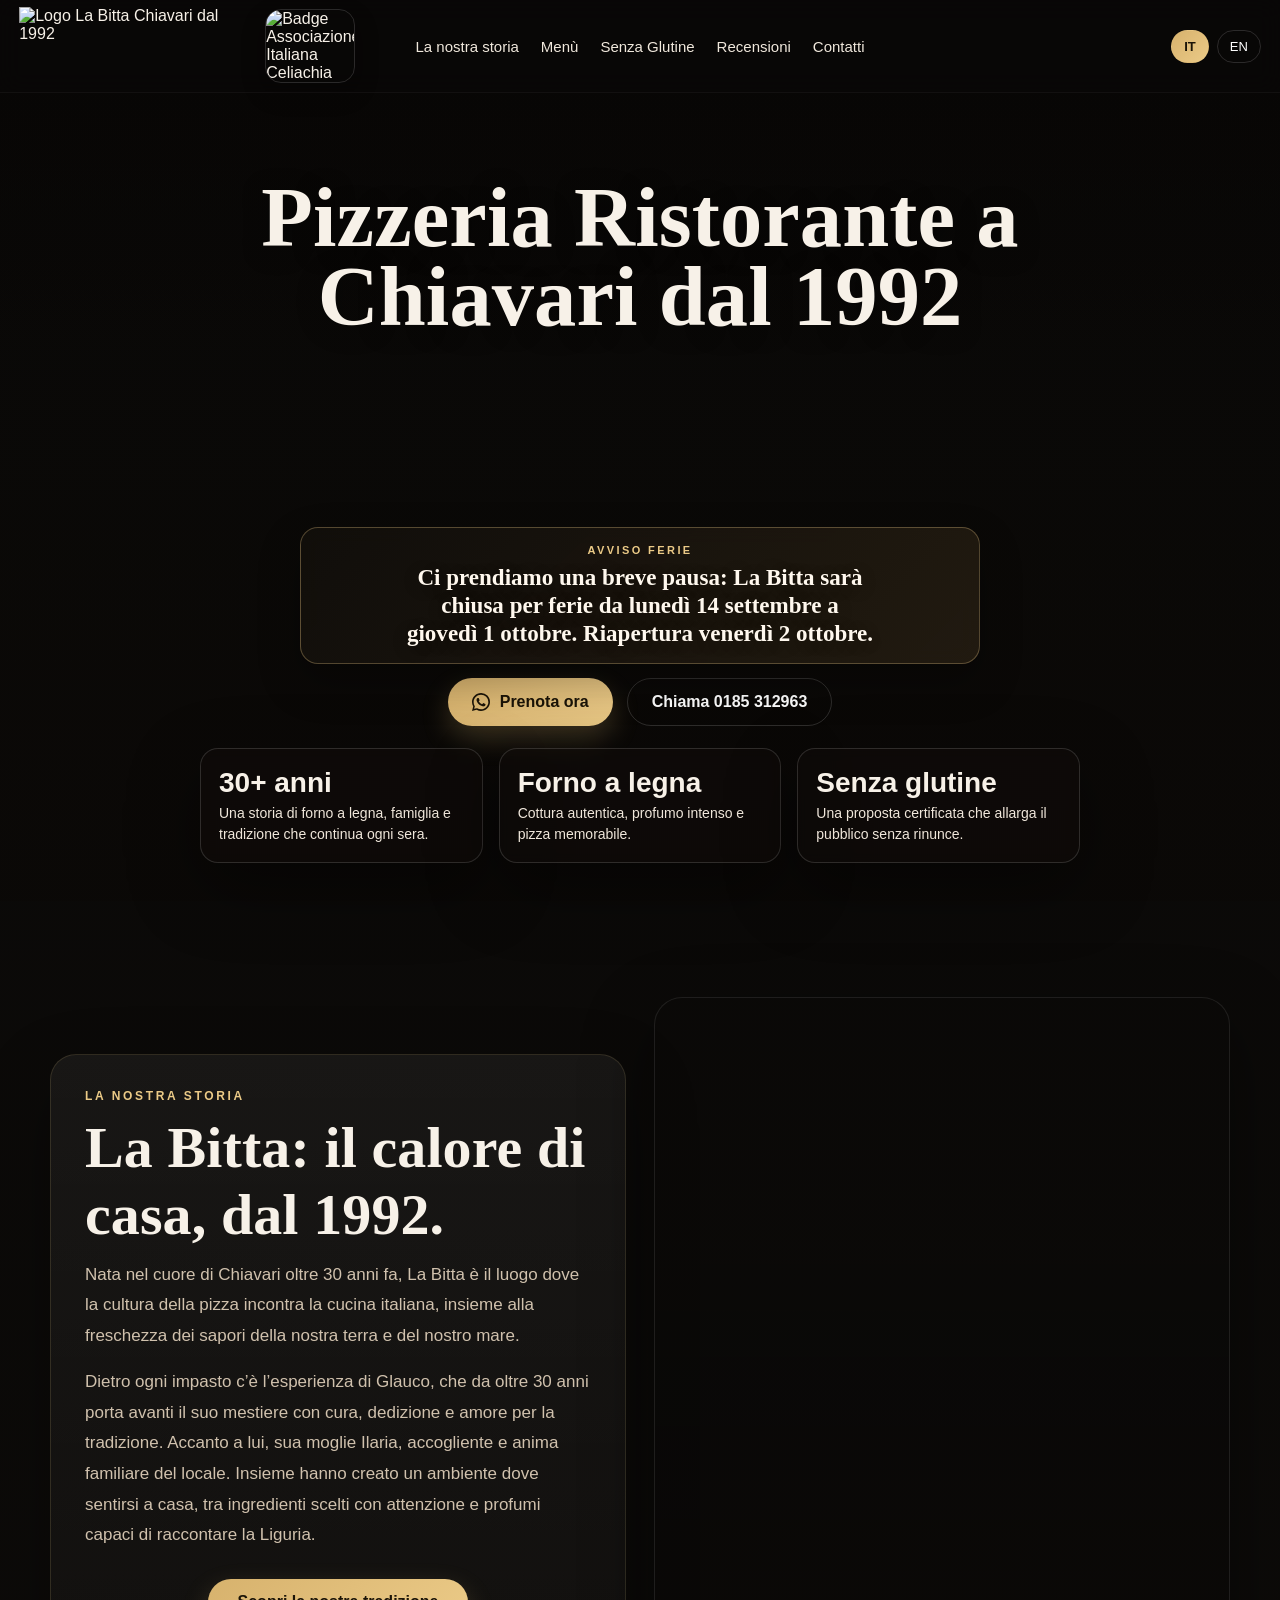
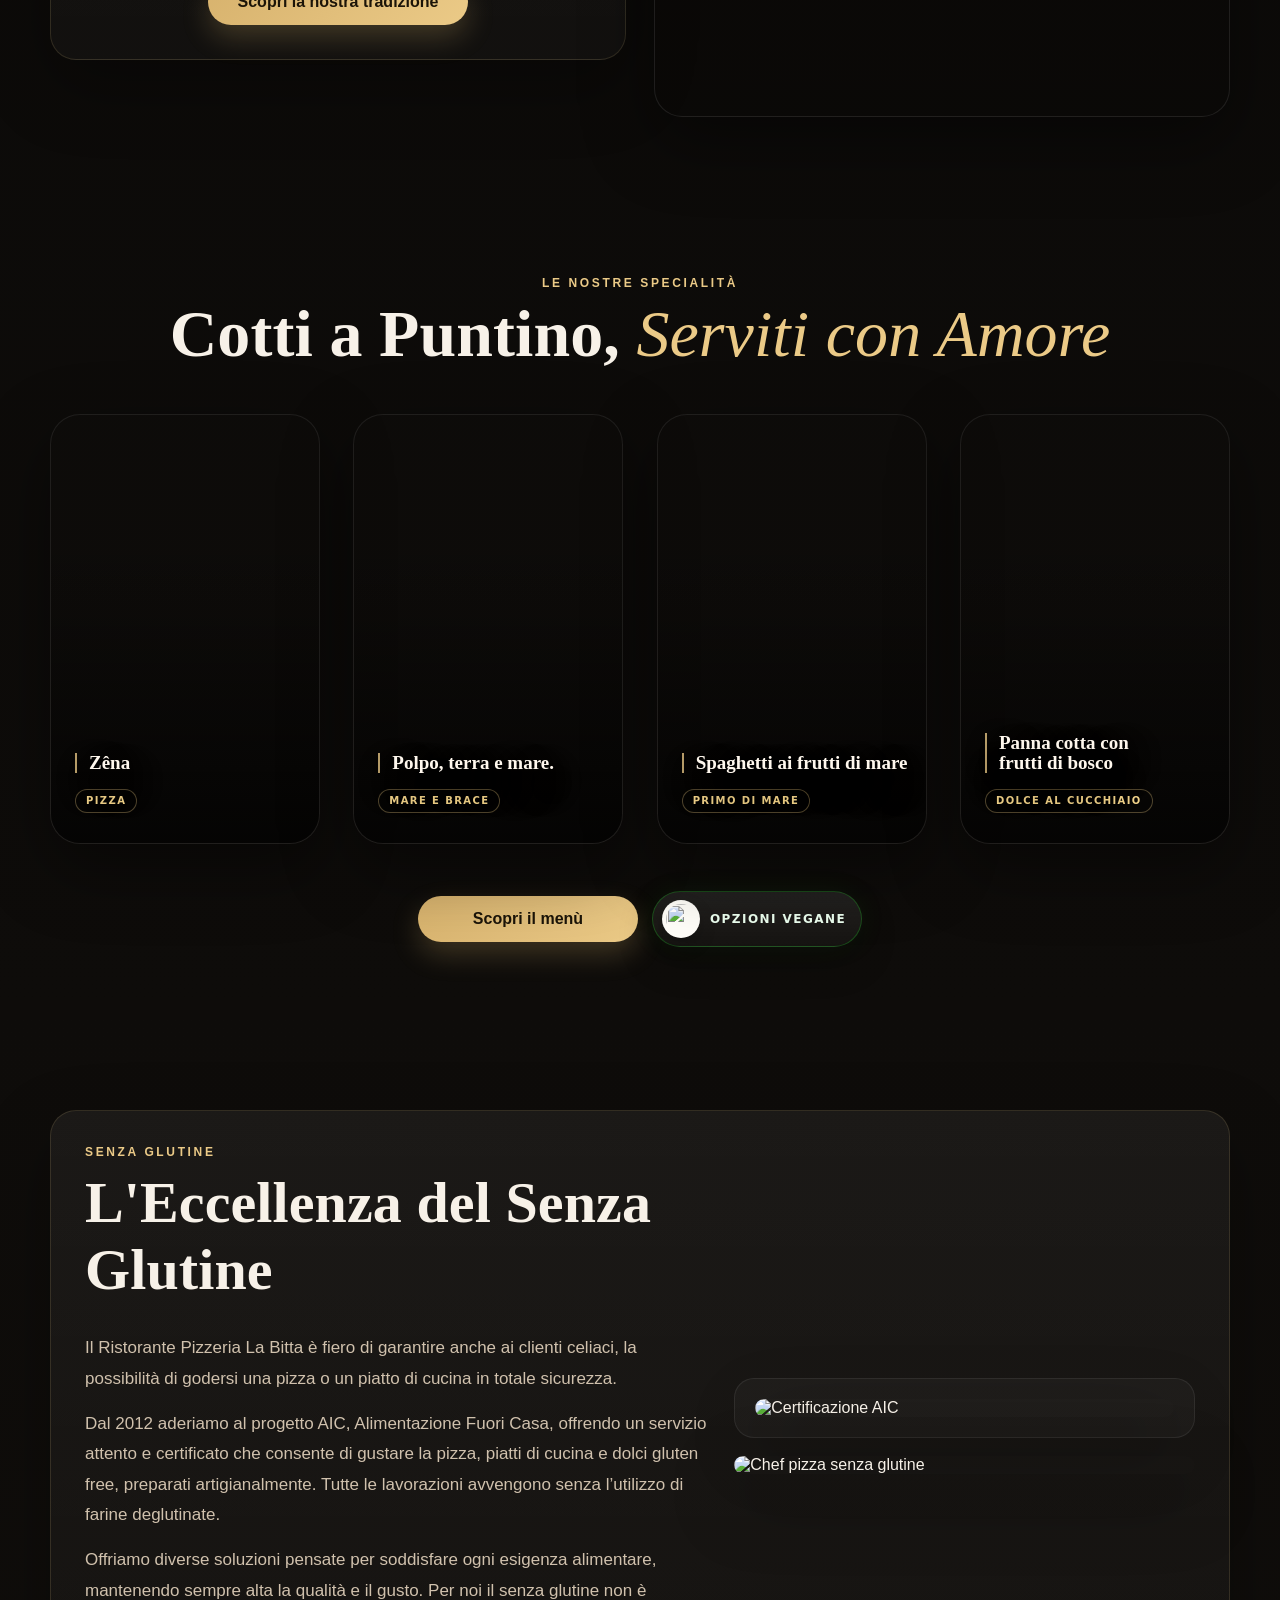
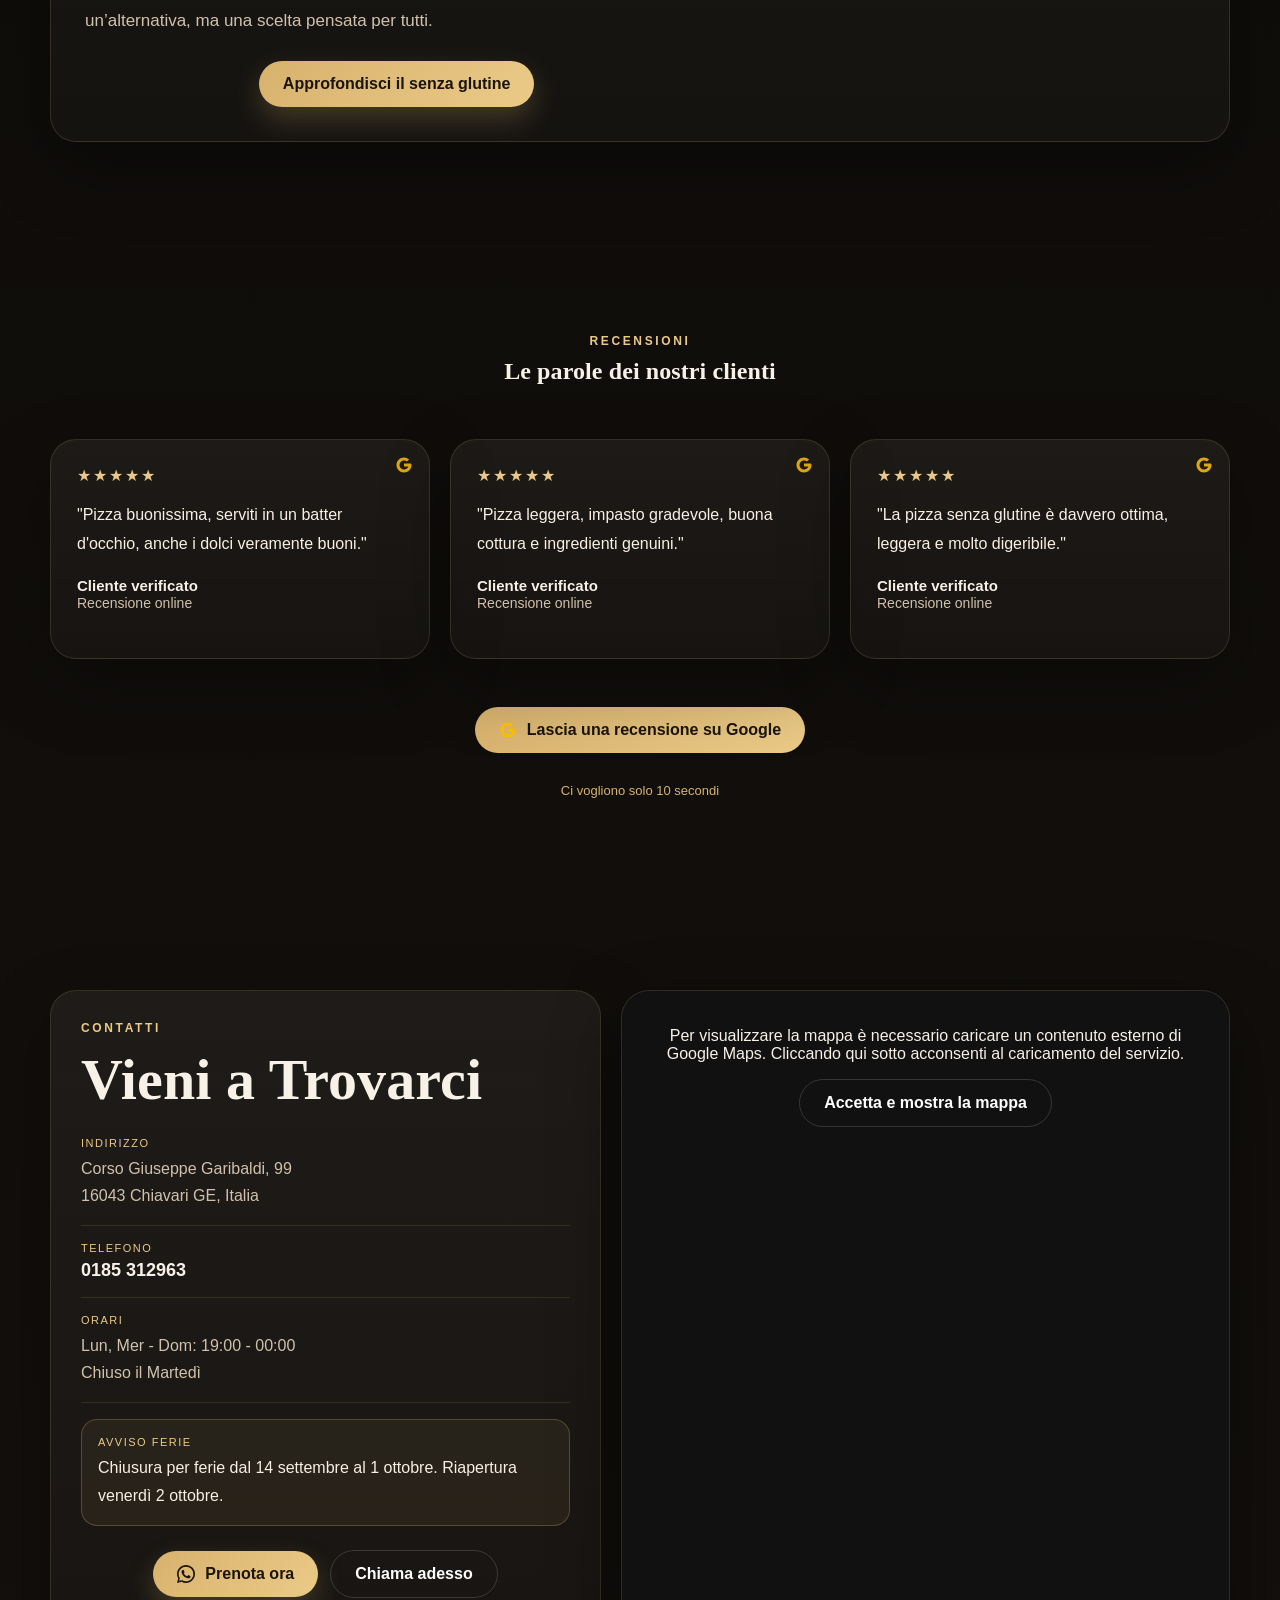
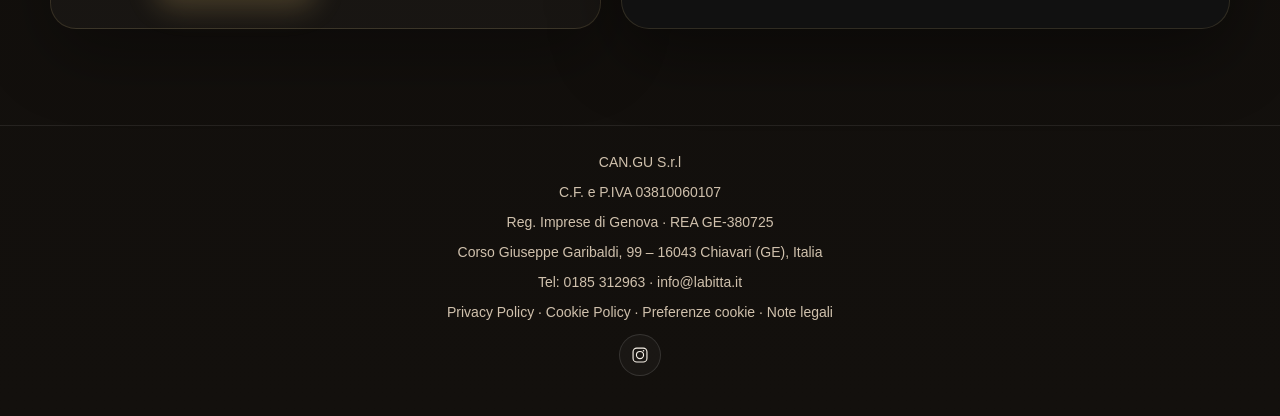
==== index.html @ a71dae54 "Add files via upload" ====
<!DOCTYPE html>
<html lang="it" class="notranslate" translate="no">
<head>
  <meta charset="UTF-8" />
  <meta name="viewport" content="width=device-width, initial-scale=1.0" />
  <meta name="google" content="notranslate" />
  <title>Pizzeria Ristorante a Chiavari dal 1992 | La Bitta</title>
  <meta name="description" content="Pizzeria e ristorante a Chiavari dal 1992: pizza in forno a legna, cucina di mare, opzioni senza glutine certificate AIC e prenotazioni via WhatsApp." />
  <meta name="robots" content="index,follow,max-image-preview:large" />
  <meta name="theme-color" content="#0f0d0b" />
  <link rel="canonical" href="https://labitta.it/" />
  <link rel="preconnect" href="https://images.unsplash.com" crossorigin />
  <meta property="og:locale" content="it_IT" />
  <meta property="og:type" content="website" />
  <meta property="og:site_name" content="La Bitta Chiavari" />
  <meta property="og:title" content="Pizzeria Ristorante a Chiavari dal 1992 | La Bitta" />
  <meta property="og:description" content="Pizza in forno a legna, cucina di mare e opzioni senza glutine certificate AIC nel cuore di Chiavari." />
  <meta property="og:url" content="https://labitta.it/" />
  <meta property="og:image" content="https://labitta.it/menu-zena-focus.jpg" />
  <meta property="og:image:alt" content="La Bitta Chiavari" />
  <meta name="twitter:card" content="summary_large_image" />
  <meta name="twitter:title" content="Pizzeria Ristorante a Chiavari dal 1992 | La Bitta" />
  <meta name="twitter:description" content="Pizza in forno a legna, cucina di mare e opzioni senza glutine certificate AIC nel cuore di Chiavari." />
  <meta name="twitter:image" content="https://labitta.it/menu-zena-focus.jpg" />
  <script type="application/ld+json">
{
  "@context": "https://schema.org",
  "@type": "Restaurant",
  "@id": "https://labitta.it/#restaurant",
  "name": "La Bitta",
  "url": "https://labitta.it/",
  "image": [
    "https://labitta.it/menu-zena-focus.jpg",
    "https://labitta.it/menu-polpo.jpg",
    "https://labitta.it/logo-cover.png"
  ],
  "logo": "https://labitta.it/logo-cover.png",
  "description": "Pizzeria e ristorante a Chiavari dal 1992 con pizza in forno a legna, cucina di mare e opzioni senza glutine certificate AIC.",
  "telephone": "+39 0185 312963",
  "email": "info@labitta.it",
  "priceRange": "EUR 10-18",
  "servesCuisine": ["Pizza", "Italian", "Ligurian", "Seafood", "Gluten Free"],
  "acceptsReservations": "True",
  "hasMenu": "https://labitta.it/menu.html",
  "address": {
    "@type": "PostalAddress",
    "streetAddress": "Corso Giuseppe Garibaldi, 99",
    "addressLocality": "Chiavari",
    "addressRegion": "GE",
    "postalCode": "16043",
    "addressCountry": "IT"
  },
  "geo": {
    "@type": "GeoCoordinates",
    "latitude": 44.3135825,
    "longitude": 9.3253052
  },
  "openingHoursSpecification": [
    {"@type": "OpeningHoursSpecification", "dayOfWeek": "Monday", "opens": "19:00", "closes": "00:00"},
    {"@type": "OpeningHoursSpecification", "dayOfWeek": "Wednesday", "opens": "19:00", "closes": "00:00"},
    {"@type": "OpeningHoursSpecification", "dayOfWeek": "Thursday", "opens": "19:00", "closes": "00:00"},
    {"@type": "OpeningHoursSpecification", "dayOfWeek": "Friday", "opens": "19:00", "closes": "00:00"},
    {"@type": "OpeningHoursSpecification", "dayOfWeek": "Saturday", "opens": "19:00", "closes": "00:00"},
    {"@type": "OpeningHoursSpecification", "dayOfWeek": "Sunday", "opens": "19:00", "closes": "00:00"}
  ],
  "sameAs": [
    "https://www.instagram.com/labittachiavari/"
  ]
}
</script>

  <link rel="stylesheet" href="site.css?v=20260508-mobilefix1" />
</head>
<body>
<div class="topbar">
  <div class="container nav">
    <a href="index.html" class="brand" aria-label="La Bitta">
      <img class="brand-main" src="logo-cover.png" alt="Logo La Bitta Chiavari dal 1992" width="1200" height="401">
      <img class="brand-badge" src="aic-badge.jpg" alt="Badge Associazione Italiana Celiachia">
    </a>

    <div class="nav-links">
      <a href="storia.html" data-key="nav_story">La nostra storia</a>
      <a href="menu.html" data-key="nav_menu">Menù</a>
      <a href="senza-glutine.html" data-key="nav_gluten">Senza Glutine</a>
      <a href="recensioni.html" data-key="nav_reviews">Recensioni</a>
      <a href="contatti.html" data-key="nav_contacts">Contatti</a>
    </div>

    <div class="nav-right">
      <div class="lang-switcher notranslate" translate="no">
        <button class="lang-btn active notranslate" id="btn-it" onclick="setLanguage('it')" translate="no" lang="it">IT</button>
        <button class="lang-btn notranslate" id="btn-en" onclick="setLanguage('en')" translate="no" lang="en">EN</button>
      </div>
    </div>

    <button class="mobile-menu-toggle" type="button" onclick="toggleMobileMenu()" aria-label="Apri menù">
      <svg xmlns="http://www.w3.org/2000/svg" width="22" height="22" fill="currentColor" viewBox="0 0 24 24"><path d="M4 6h16v2H4zm0 5h16v2H4zm0 5h16v2H4z"/></svg>
    </button>
  </div>
</div>

<div class="mobile-menu-panel" id="mobileMenuPanel">
  <a href="storia.html" onclick="closeMobileMenu()" data-key="nav_story">La nostra storia</a>
  <a href="menu.html" onclick="closeMobileMenu()" data-key="nav_menu">Menù</a>
  <a href="senza-glutine.html" onclick="closeMobileMenu()" data-key="nav_gluten">Senza Glutine</a>
  <a href="recensioni.html" onclick="closeMobileMenu()" data-key="nav_reviews">Recensioni</a>
  <a href="contatti.html" onclick="closeMobileMenu()" data-key="nav_contacts">Contatti</a>
</div>
<section class="hero" id="top">
  <div class="container hero-grid">
    <div class="hero-text">
      <img class="hero-photo-mobile" src="hero-bitta-mobile-portrait.png" alt="Glauco e Ilaria davanti al ristorante La Bitta" width="941" height="1672" loading="eager" decoding="async">
      <h1 data-key="hero_title">Pizzeria Ristorante a Chiavari dal 1992</h1>
      <p data-key="hero_text">Pizza in forno a legna, cucina di mare, opzioni senza glutine certificate AIC e l'accoglienza di casa nel cuore di Chiavari.</p>

      <aside class="holiday-notice holiday-notice-hero" aria-label="Avviso ferie">
        <small data-key="holiday_label">Avviso ferie</small>
        <p data-key="holiday_hero_text">Ci prendiamo una breve pausa: La Bitta sarà chiusa per ferie da lunedì 14 settembre a giovedì 1 ottobre. Riapertura venerdì 2 ottobre.</p>
      </aside>

      <div class="hero-actions">
        <button class="cta" onclick="openModal()">
          <svg class="btn-wa-icon" xmlns="http://www.w3.org/2000/svg" viewBox="0 0 24 24" fill="currentColor" aria-hidden="true"><path d="M20.52 3.48A11.8 11.8 0 0012.01 0C5.38 0 .01 5.37 0 12c0 2.11.55 4.17 1.6 6L0 24l6.18-1.6A11.94 11.94 0 0012.01 24C18.64 24 24 18.63 24 12c0-3.2-1.25-6.2-3.48-8.52zM12.01 21.8c-1.8 0-3.57-.48-5.12-1.39l-.37-.22-3.67.95.98-3.58-.24-.37A9.77 9.77 0 012.2 12c0-5.4 4.4-9.8 9.8-9.8 2.62 0 5.08 1.02 6.93 2.87A9.72 9.72 0 0121.8 12c0 5.4-4.4 9.8-9.79 9.8zm5.39-7.34c-.29-.15-1.72-.85-1.99-.94-.27-.1-.47-.15-.67.15-.2.29-.77.94-.95 1.14-.17.2-.35.22-.64.07-.29-.15-1.24-.46-2.36-1.46-.87-.77-1.46-1.72-1.63-2.01-.17-.29-.02-.44.13-.59.13-.13.29-.35.44-.52.15-.17.2-.29.3-.49.1-.2.05-.37-.02-.52-.07-.15-.67-1.6-.92-2.2-.24-.58-.49-.5-.67-.51h-.57c-.2 0-.52.07-.79.37-.27.29-1.04 1.02-1.04 2.49 0 1.47 1.07 2.9 1.22 3.1.15.2 2.11 3.22 5.11 4.52.71.31 1.27.5 1.7.64.71.22 1.35.19 1.86.12.57-.08 1.72-.7 1.96-1.38.24-.68.24-1.26.17-1.38-.07-.12-.26-.2-.55-.35z"/></svg>
          <span data-key="book_now">Prenota ora</span>
        </button>

        <a class="btn-secondary" href="tel:0185312963">
          <span data-key="call_now">Chiama 0185 312963</span>
        </a>
      </div>

      <div class="proofs">
        <div class="proof"><strong data-key="proof_rating_value">30+ anni</strong><span data-key="proof_rating_text">Una storia di forno a legna, famiglia e tradizione che continua ogni sera.</span></div>
        <div class="proof"><strong data-key="proof_wood_value">Forno a legna</strong><span data-key="proof_wood_text">Cottura autentica, profumo intenso e pizza memorabile.</span></div>
        <div class="proof"><strong data-key="proof_gf_value">Senza glutine</strong><span data-key="proof_gf_text">Una proposta certificata che allarga il pubblico senza rinunce.</span></div>
      </div>
    </div>

  </div>
</section>

<section class="section">
  <div class="container story">
    <div class="story-panel">
      <div class="section-title">
        <span class="kicker" data-key="story_kicker">La nostra storia</span>
        <h2 data-key="story_title">La Bitta: il calore di casa, dal 1992.</h2>
        <p data-key="story_p1">Nata nel cuore di Chiavari oltre 30 anni fa, La Bitta è il luogo dove la cultura della pizza incontra la cucina italiana, insieme alla freschezza dei sapori della nostra terra e del nostro mare.</p>
        <p style="margin-top:16px;color:var(--muted);line-height:1.8;font-size:17px" data-key="story_p2">Dietro ogni impasto c’è l’esperienza di Glauco, che da oltre 30 anni porta avanti il suo mestiere con cura, dedizione e amore per la tradizione. Accanto a lui, sua moglie Ilaria, accogliente e anima familiare del locale. Insieme hanno creato un ambiente dove sentirsi a casa, tra ingredienti scelti con attenzione e profumi capaci di raccontare la Liguria.</p>
      </div>

      <div class="section-actions story-home-action">
        <a class="cta" href="storia.html" data-key="home_story_cta">Scopri la nostra tradizione</a>
      </div>
    </div>

    <div class="story-image" aria-label="Glauco e Ilaria della Bitta"></div>
  </div>
</section>
<section class="section" id="menu-home">
  <div class="container menu-page-shell">
    <div class="section-title menu-heading-wrap" style="text-align:center;max-width:980px;margin:0 auto 18px;">
      <span class="kicker" style="font-size:14px;letter-spacing:3px;" data-key="menu_kicker">Le nostre specialità</span>
      <h2 style="font-size:clamp(42px,5.5vw,74px);margin-bottom:14px;">
        <span data-key="menu_title_a">Cotti a Puntino,</span>
        <span style="color:var(--gold2);font-style:italic;font-weight:500;" data-key="menu_title_b">Serviti con Amore</span>
      </h2>
    </div>
    <div class="menu-showcase" id="menuShowcase">
  <article class="showcase-card menu-card-zena active" data-slide="0" style="background-image:url('menu-zena-focus.jpg')">
    <div class="showcase-overlay">
      <div class="showcase-top">
        <h3 class="showcase-title" data-key="menu_card1_title">Zêna</h3>
        <div class="desktop-card-note" data-key="menu_card1_note">Pizza</div>
      </div>
      <div class="showcase-line"></div>
      <p class="showcase-text" data-key="menu_card1_text">Pomodoro, mozzarella stracciatella, pesto, basilico.</p>
      <div class="showcase-tags">
        <span data-key="menu_card1_tag1">Forno a legna</span>
        <span data-key="menu_card1_tag2">Molto richiesta</span>
      </div>
    </div>
    <div class="desktop-card-full-title" data-key="menu_card1_title">Zêna</div>
  </article>

  <article class="showcase-card menu-card-seafood" data-slide="1" style="background-image:url('menu-polpo.jpg')">
    <div class="showcase-overlay">
      <div class="showcase-top">
        <h3 class="showcase-title" data-key="menu_card2_title">Polpo, terra e mare.</h3>
        <div class="desktop-card-note" data-key="menu_card2_note">Mare e brace</div>
      </div>
      <div class="showcase-line"></div>
      <p class="showcase-text" data-key="menu_card2_text">Tentacolo di polipo alla griglia su una crema di ceci, finito con olio EVO ed erbette fresche.</p>
      <div class="showcase-tags">
        <span data-key="menu_card2_tag1">Pesce fresco</span>
        <span data-key="menu_card2_tag2">Specialità</span>
      </div>
    </div>
    <div class="desktop-card-full-title" data-key="menu_card2_title">Polpo, terra e mare.</div>
  </article>

  <article class="showcase-card menu-card-pasta" data-slide="2" style="background-image:url('menu-spaghetti-mare.jpg')">
    <div class="showcase-overlay">
      <div class="showcase-top">
        <h3 class="showcase-title" data-key="menu_card3_title">Spaghetti ai frutti di mare</h3>
        <div class="desktop-card-note" data-key="menu_card3_note">Primo di mare</div>
        <div class="showcase-price" data-key="menu_card3_label">Cucina</div>
      </div>
      <div class="showcase-line"></div>
      <p class="showcase-text" data-key="menu_card3_text">Pasta, crostacei e frutti di mare in un piatto ricco e profumato.</p>
      <div class="showcase-tags">
        <span data-key="menu_card3_tag1">Mare ligure</span>
        <span data-key="menu_card3_tag2">Cucina</span>
      </div>
    </div>
    <div class="desktop-card-full-title" data-key="menu_card3_title">Spaghetti ai frutti di mare</div>
  </article>

  <article class="showcase-card menu-card-dessert" data-slide="3" style="background-image:url('menu-dessert-frutti-rossi.jpg')">
    <div class="showcase-overlay">
      <div class="showcase-top">
        <h3 class="showcase-title" data-key="menu_card4_title">Panna cotta con frutti di bosco</h3>
        <div class="desktop-card-note" data-key="menu_card4_note">Dolce al cucchiaio</div>
        <div class="showcase-price" data-key="menu_card4_label">Dolci</div>
      </div>
      <div class="showcase-line"></div>
      <p class="showcase-text" data-key="menu_card4_text">Una chiusura fresca e delicata, con frutti rossi e crema vellutata.</p>
      <div class="showcase-tags">
        <span data-key="menu_card4_tag1">Fatto in casa</span>
        <span data-key="menu_card4_tag2">Dessert</span>
      </div>
    </div>
    <div class="desktop-card-full-title" data-key="menu_card4_title">Panna cotta con frutti di bosco</div>
  </article>
  <div class="menu-slider-controls">
    <button class="menu-slider-btn" type="button" onclick="prevMenuSlide()" aria-label="Precedente">‹</button>
    <button class="menu-slider-btn" type="button" onclick="nextMenuSlide()" aria-label="Successivo">›</button>
  </div>
</div>
    <div class="section-actions menu-home-cta" style="justify-content:center;">
      <a class="cta" href="menu.pdf" target="_blank" rel="noopener noreferrer" data-key="home_menu_cta">Scopri il menù</a>
      <div class="vegan-menu-badge">
        <img src="vegan-badge.png" alt="" loading="lazy" decoding="async">
        <span data-key="vegan_badge">Opzioni vegane</span>
      </div>
    </div>
  </div>
</section>

<section class="section">
  <div class="container">
    <div class="gluten-box">
      <div class="gluten-content">
        <div class="section-title gluten-title">
          <span class="kicker" data-key="gf_kicker">Senza Glutine</span>
          <h2 data-key="gf_title">L'Eccellenza del Senza Glutine</h2>
        </div>

        <div class="gluten-copy">
          <p data-key="gf_p1">Il Ristorante Pizzeria La Bitta è fiero di garantire anche ai clienti celiaci, la possibilità di godersi una pizza o un piatto di cucina in totale sicurezza.</p>
          <p data-key="gf_p2">Dal 2012 aderiamo al progetto AIC, Alimentazione Fuori Casa, offrendo un servizio attento e certificato che consente di gustare la pizza, piatti di cucina e dolci gluten free, preparati artigianalmente. Tutte le lavorazioni avvengono senza l’utilizzo di farine deglutinate.</p>
          <p data-key="gf_p3">Offriamo diverse soluzioni pensate per soddisfare ogni esigenza alimentare, mantenendo sempre alta la qualità e il gusto. Per noi il senza glutine non è un’alternativa, ma una scelta pensata per tutti.</p>
        </div>
        <div class="section-actions gluten-home-action">
          <a class="cta" href="senza-glutine.html" data-key="home_gluten_cta">Approfondisci il senza glutine</a>
        </div>
      </div>

      <div class="gluten-media">
        <div class="gluten-cert">
          <img src="IMG_0227.png" alt="Certificazione AIC" loading="lazy" decoding="async">
        </div>
        <img src="chef-gluten.jpg" alt="Chef pizza senza glutine" class="gluten-chef" loading="lazy" decoding="async">
      </div>
    </div>
  </div>
</section>
<section class="section">
  <div class="container reviews-shell">
    <div class="centered-title">
      <span class="kicker" data-key="rev_kicker">Recensioni</span>
      <h2 data-key="rev_title">Le parole dei nostri clienti</h2>
    </div>

    <div class="review-grid">
      <article class="review">
        <div class="review-g">
          <svg xmlns="http://www.w3.org/2000/svg" width="18" height="18" viewBox="0 0 48 48"><path fill="#FFC107" d="M43.6 20.5H42V20H24v8h11.3C33.6 32.7 29.2 36 24 36c-6.6 0-12-5.4-12-12s5.4-12 12-12c3 0 5.7 1.1 7.8 2.9l5.7-5.7C34.1 6.5 29.3 4 24 4 12.9 4 4 12.9 4 24s8.9 20 20 20 20-8.9 20-20c0-1.3-.1-2.3-.4-3.5z"/></svg>
        </div>
        <div class="stars">★★★★★</div>
        <p data-key="rev_1">"Pizza buonissima, serviti in un batter d'occhio, anche i dolci veramente buoni."</p>
        <strong data-key="rev_author">Cliente verificato</strong>
        <span data-key="rev_source">Recensione online</span>
      </article>

      <article class="review">
        <div class="review-g">
          <svg xmlns="http://www.w3.org/2000/svg" width="18" height="18" viewBox="0 0 48 48"><path fill="#FFC107" d="M43.6 20.5H42V20H24v8h11.3C33.6 32.7 29.2 36 24 36c-6.6 0-12-5.4-12-12s5.4-12 12-12c3 0 5.7 1.1 7.8 2.9l5.7-5.7C34.1 6.5 29.3 4 24 4 12.9 4 4 12.9 4 24s8.9 20 20 20 20-8.9 20-20c0-1.3-.1-2.3-.4-3.5z"/></svg>
        </div>
        <div class="stars">★★★★★</div>
        <p data-key="rev_2">"Pizza leggera, impasto gradevole, buona cottura e ingredienti genuini."</p>
        <strong data-key="rev_author">Cliente verificato</strong>
        <span data-key="rev_source">Recensione online</span>
      </article>

      <article class="review">
        <div class="review-g">
          <svg xmlns="http://www.w3.org/2000/svg" width="18" height="18" viewBox="0 0 48 48"><path fill="#FFC107" d="M43.6 20.5H42V20H24v8h11.3C33.6 32.7 29.2 36 24 36c-6.6 0-12-5.4-12-12s5.4-12 12-12c3 0 5.7 1.1 7.8 2.9l5.7-5.7C34.1 6.5 29.3 4 24 4 12.9 4 4 12.9 4 24s8.9 20 20 20 20-8.9 20-20c0-1.3-.1-2.3-.4-3.5z"/></svg>
        </div>
        <div class="stars">★★★★★</div>
        <p data-key="rev_3">"La pizza senza glutine è davvero ottima, leggera e molto digeribile."</p>
        <strong data-key="rev_author">Cliente verificato</strong>
        <span data-key="rev_source">Recensione online</span>
      </article>
    </div>

    <div class="review-page-actions">
      <a class="google-btn" href="https://www.google.com/maps/place/La+Bitta+Chiavari+dal+1992+Pizzeria+Ristorante/@44.3135825,9.3253052,17z/data=!4m8!3m7!1s0x12d4987db6169fcd:0x46919de3b18f9c0b!8m2!3d44.3135825!4d9.3253052!9m1!1b1!16s%2Fg%2F1x5cwml_?entry=ttu&amp;g_ep=EgoyMDI2MDQyOS4wIKXMDSoASAFQAw%3D%3D" target="_blank" rel="noopener noreferrer external">
        <svg xmlns="http://www.w3.org/2000/svg" width="18" height="18" viewBox="0 0 48 48"><path fill="#FFC107" d="M43.6 20.5H42V20H24v8h11.3C33.6 32.7 29.2 36 24 36c-6.6 0-12-5.4-12-12s5.4-12 12-12c3 0 5.7 1.1 7.8 2.9l5.7-5.7C34.1 6.5 29.3 4 24 4 12.9 4 4 12.9 4 24s8.9 20 20 20 20-8.9 20-20c0-1.3-.1-2.3-.4-3.5z"/></svg>
        <span data-key="google_btn">Lascia una recensione su Google</span>
      </a>
    </div>

    <div class="review-boost" data-key="review_boost">Ci vogliono solo 10 secondi</div>
  </div>
</section>

<section class="section" id="contatti-home">
  <div class="container contact-shell">
    <div class="contact-grid">
  <div class="contact-card">
    <div class="section-title" style="margin-bottom:0;">
      <span class="kicker" data-key="contact_kicker">Contatti</span>
      <h2 data-key="contact_title">Vieni a Trovarci</h2>
    </div>

    <div class="contact-list">
      <div class="contact-item">
        <small data-key="contact_address_label">Indirizzo</small>
        <p data-key="contact_address">Corso Giuseppe Garibaldi, 99<br>16043 Chiavari GE, Italia</p>
      </div>

      <div class="contact-item">
        <small data-key="contact_phone_label">Telefono</small>
        <a href="tel:0185312963"><strong>0185 312963</strong></a>
      </div>

      <div class="contact-item">
        <small data-key="contact_hours_label">Orari</small>
        <p data-key="contact_hours">Lun, Mer - Dom: 19:00 - 00:00<br>Chiuso il Martedì</p>
      </div>

      <div class="contact-item contact-holiday">
        <small data-key="holiday_label">Avviso ferie</small>
        <p data-key="holiday_contact_text">Chiusura per ferie dal 14 settembre al 1 ottobre. Riapertura venerdì 2 ottobre.</p>
      </div>
    </div>

    <div class="contact-quick-actions">
      <button class="cta" onclick="openModal()">
        <svg class="btn-wa-icon" xmlns="http://www.w3.org/2000/svg" viewBox="0 0 24 24" fill="currentColor" aria-hidden="true">
          <path d="M20.52 3.48A11.8 11.8 0 0012.01 0C5.38 0 .01 5.37 0 12c0 2.11.55 4.17 1.6 6L0 24l6.18-1.6A11.94 11.94 0 0012.01 24C18.64 24 24 18.63 24 12c0-3.2-1.25-6.2-3.48-8.52zM12.01 21.8c-1.8 0-3.57-.48-5.12-1.39l-.37-.22-3.67.95.98-3.58-.24-.37A9.77 9.77 0 012.2 12c0-5.4 4.4-9.8 9.8-9.8 2.62 0 5.08 1.02 6.93 2.87A9.72 9.72 0 0121.8 12c0 5.4-4.4 9.8-9.79 9.8zm5.39-7.34c-.29-.15-1.72-.85-1.99-.94-.27-.1-.47-.15-.67.15-.2.29-.77.94-.95 1.14-.17.2-.35.22-.64.07-.29-.15-1.24-.46-2.36-1.46-.87-.77-1.46-1.72-1.63-2.01-.17-.29-.02-.44.13-.59.13-.13.29-.35.44-.52.15-.17.2-.29.3-.49.1-.2.05-.37-.02-.52-.07-.15-.67-1.6-.92-2.2-.24-.58-.49-.5-.67-.51h-.57c-.2 0-.52.07-.79.37-.27.29-1.04 1.02-1.04 2.49 0 1.47 1.07 2.9 1.22 3.1.15.2 2.11 3.22 5.11 4.52.71.31 1.27.5 1.7.64.71.22 1.35.19 1.86.12.57-.08 1.72-.7 1.96-1.38.24-.68.24-1.26.17-1.38-.07-.12-.26-.2-.55-.35z"/>
        </svg>
        <span data-key="book_now">Prenota ora</span>
      </button>

      <a class="btn-secondary" href="tel:0185312963">
        <span data-key="call_now_short">Chiama adesso</span>
      </a>
    </div>
  </div>

  <div class="map-wrap">
    <div id="map-placeholder" style="text-align:center; padding:20px;">
      <p data-key="map_notice">Per visualizzare la mappa è necessario caricare un contenuto esterno di Google Maps. Cliccando qui sotto acconsenti al caricamento del servizio.</p>
      <button type="button" onclick="loadMap()" class="btn-secondary" data-key="map_button">Accetta e mostra la mappa</button>
    </div>
    <div id="map-container" style="display:none;"></div>
  </div>
</div>
  </div>
</section>
<footer>
  <div class="container footer-row legal-footer">
    <div>CAN.GU S.r.l</div>
    <div>C.F. e P.IVA 03810060107</div>
    <div>Reg. Imprese di Genova · REA GE-380725</div>
    <div>Corso Giuseppe Garibaldi, 99 – 16043 Chiavari (GE), Italia</div>
    <div>
      Tel: <a href="tel:0185312963">0185 312963</a> ·
      <a href="mailto:info@labitta.it">info@labitta.it</a>
    </div>
    <div>
      <a href="privacy.html">Privacy Policy</a> ·
      <a href="cookie.html">Cookie Policy</a> ·
      <button type="button" class="footer-inline-btn" onclick="openCookiePreferences()">Preferenze cookie</button> ·
      <a href="note-legali.html">Note legali</a>
    </div>
    <div>
      <a class="footer-social-link" href="#instagram" onclick="openInstagramProfile(event)" aria-label="Instagram La Bitta">
        <svg xmlns="http://www.w3.org/2000/svg" viewBox="0 0 24 24" fill="currentColor" aria-hidden="true">
          <path d="M7.75 2h8.5A5.75 5.75 0 0 1 22 7.75v8.5A5.75 5.75 0 0 1 16.25 22h-8.5A5.75 5.75 0 0 1 2 16.25v-8.5A5.75 5.75 0 0 1 7.75 2Zm0 1.5A4.25 4.25 0 0 0 3.5 7.75v8.5a4.25 4.25 0 0 0 4.25 4.25h8.5a4.25 4.25 0 0 0 4.25-4.25v-8.5a4.25 4.25 0 0 0-4.25-4.25h-8.5Zm8.95 1.75a1.05 1.05 0 1 1 0 2.1 1.05 1.05 0 0 1 0-2.1ZM12 6.5A5.5 5.5 0 1 1 6.5 12 5.51 5.51 0 0 1 12 6.5Zm0 1.5A4 4 0 1 0 16 12a4 4 0 0 0-4-4Z"/>
        </svg>
      </a>
    </div>
  </div>
</footer>

<div class="modal" id="bookingModal">
  <div class="modal-box">
    <button class="modal-close" type="button" onclick="closeModal()">×</button>
    <h3 data-key="modal_title">Prenota il tuo tavolo</h3>
    <p data-key="modal_text">Compila il form e verrai reindirizzato su WhatsApp con il messaggio già pronto da inviare.</p>

    <form class="form booking-form" onsubmit="submitBooking(event)">
      <div class="grid-2">
        <input type="text" name="name" data-ph-it="Nome e cognome" data-ph-en="Full name" placeholder="Nome e cognome" required>
        <input type="tel" name="phone" data-ph-it="Telefono" data-ph-en="Phone" placeholder="Telefono" required>
      </div>

      <div class="grid-2">
        <input type="date" name="date" required>
        <input type="time" name="time" required>
      </div>

      <div class="grid-2">
        <input type="number" name="guests" data-ph-it="Numero di persone" data-ph-en="Number of guests" placeholder="Numero di persone" min="1" max="20" required>
        <select name="preference">
          <option value="" data-opt-it="Preferenza tavolo" data-opt-en="Table preference">Preferenza tavolo</option>
          <option value="Sala interna" data-opt-it="Sala interna" data-opt-en="Indoor">Sala interna</option>
          <option value="Dehor" data-opt-it="Dehor" data-opt-en="Outdoor seating">Dehor</option>
          <option value="Indifferente" data-opt-it="Indifferente" data-opt-en="No preference">Indifferente</option>
        </select>
      </div>

      <textarea rows="4" name="notes" data-ph-it="Richieste particolari (tavolo, seggiolone, orario...)" data-ph-en="Special requests (table, stroller, timing...)" placeholder="Richieste particolari (tavolo, seggiolone, orario...)"></textarea>
      <div class="hint" data-key="form_hint">Per esigenze alimentari specifiche ti invitiamo a contattarci telefonicamente.</div>
      <label class="privacy-check">
        <input type="checkbox" name="privacy_ack" required>
        <span data-key="privacy_notice">Dichiaro di aver letto l'informativa privacy e di aver compreso che la richiesta verrà inviata tramite WhatsApp solo su mia azione volontaria. <a href="privacy.html" target="_blank" rel="noopener noreferrer">Privacy Policy</a></span>
      </label>

      <button class="cta" style="width:100%;margin-top:4px" type="submit">
        <svg class="btn-wa-icon" xmlns="http://www.w3.org/2000/svg" viewBox="0 0 24 24" fill="currentColor" aria-hidden="true">
          <path d="M20.52 3.48A11.8 11.8 0 0012.01 0C5.38 0 .01 5.37 0 12c0 2.11.55 4.17 1.6 6L0 24l6.18-1.6A11.94 11.94 0 0012.01 24C18.64 24 24 18.63 24 12c0-3.2-1.25-6.2-3.48-8.52zM12.01 21.8c-1.8 0-3.57-.48-5.12-1.39l-.37-.22-3.67.95.98-3.58-.24-.37A9.77 9.77 0 012.2 12c0-5.4 4.4-9.8 9.8-9.8 2.62 0 5.08 1.02 6.93 2.87A9.72 9.72 0 0121.8 12c0 5.4-4.4 9.8-9.79 9.8zm5.39-7.34c-.29-.15-1.72-.85-1.99-.94-.27-.1-.47-.15-.67.15-.2.29-.77.94-.95 1.14-.17.2-.35.22-.64.07-.29-.15-1.24-.46-2.36-1.46-.87-.77-1.46-1.72-1.63-2.01-.17-.29-.02-.44.13-.59.13-.13.29-.35.44-.52.15-.17.2-.29.3-.49.1-.2.05-.37-.02-.52-.07-.15-.67-1.6-.92-2.2-.24-.58-.49-.5-.67-.51h-.57c-.2 0-.52.07-.79.37-.27.29-1.04 1.02-1.04 2.49 0 1.47 1.07 2.9 1.22 3.1.15.2 2.11 3.22 5.11 4.52.71.31 1.27.5 1.7.64.71.22 1.35.19 1.86.12.57-.08 1.72-.7 1.96-1.38.24-.68.24-1.26.17-1.38-.07-.12-.26-.2-.55-.35z"/>
        </svg>
        <span data-key="modal_send">Invia su WhatsApp</span>
      </button>
    </form>
  </div>
</div>

<div class="mobile-bookbar">
  <button class="cta" onclick="openModal()">
    <svg class="btn-wa-icon" xmlns="http://www.w3.org/2000/svg" viewBox="0 0 24 24" fill="currentColor" aria-hidden="true">
      <path d="M20.52 3.48A11.8 11.8 0 0012.01 0C5.38 0 .01 5.37 0 12c0 2.11.55 4.17 1.6 6L0 24l6.18-1.6A11.94 11.94 0 0012.01 24C18.64 24 24 18.63 24 12c0-3.2-1.25-6.2-3.48-8.52zM12.01 21.8c-1.8 0-3.57-.48-5.12-1.39l-.37-.22-3.67.95.98-3.58-.24-.37A9.77 9.77 0 012.2 12c0-5.4 4.4-9.8 9.8-9.8 2.62 0 5.08 1.02 6.93 2.87A9.72 9.72 0 0121.8 12c0 5.4-4.4 9.8-9.79 9.8zm5.39-7.34c-.29-.15-1.72-.85-1.99-.94-.27-.1-.47-.15-.67.15-.2.29-.77.94-.95 1.14-.17.2-.35.22-.64.07-.29-.15-1.24-.46-2.36-1.46-.87-.77-1.46-1.72-1.63-2.01-.17-.29-.02-.44.13-.59.13-.13.29-.35.44-.52.15-.17.2-.29.3-.49.1-.2.05-.37-.02-.52-.07-.15-.67-1.6-.92-2.2-.24-.58-.49-.5-.67-.51h-.57c-.2 0-.52.07-.79.37-.27.29-1.04 1.02-1.04 2.49 0 1.47 1.07 2.9 1.22 3.1.15.2 2.11 3.22 5.11 4.52.71.31 1.27.5 1.7.64.71.22 1.35.19 1.86.12.57-.08 1.72-.7 1.96-1.38.24-.68.24-1.26.17-1.38-.07-.12-.26-.2-.55-.35z"/>
    </svg>
    <span data-key="book_now">Prenota ora</span>
  </button>

  <a class="btn-secondary" href="tel:0185312963" aria-label="Chiama">
    <svg xmlns="http://www.w3.org/2000/svg" width="20" height="20" fill="currentColor" viewBox="0 0 24 24"><path d="M6.62 10.79a15.054 15.054 0 006.59 6.59l2.2-2.2a1 1 0 011.01-.24c1.12.37 2.33.56 3.58.56a1 1 0 011 1V20a1 1 0 01-1 1C10.07 21 3 13.93 3 5a1 1 0 011-1h3.5a1 1 0 011 1c0 1.25.19 2.46.56 3.58a1 1 0 01-.25 1.01l-2.19 2.2z"/></svg>
  </a>
</div>

<div id="cookie-banner" class="cookie-banner">
  <div class="cookie-content">
    <p>Utilizziamo solo strumenti tecnici necessari al funzionamento del sito. Google Maps viene caricato solo con il tuo consenso e la tua scelta viene ricordata per 6 mesi.</p>
    <div class="cookie-actions">
      <button type="button" class="cookie-btn-primary" id="accept-cookies">Accetta Google Maps</button>
      <button type="button" class="cookie-btn-secondary" id="reject-cookies">Continua senza Google Maps</button>
      <a class="cookie-link-btn" href="cookie.html" target="_blank" rel="noopener noreferrer">Scopri di più</a>
    </div>
  </div>
</div>
<script>
window.pageTranslations = {"it":{"nav_story":"La nostra storia","nav_menu":"Menù","nav_gluten":"Senza Glutine","nav_reviews":"Recensioni","nav_contacts":"Contatti","book_now":"Prenota ora","call_now":"Chiama 0185 312963","call_now_short":"Chiama adesso","booking_title":"Prenota il tuo tavolo","send_request":"Invia richiesta","booking_hint":"Questo form apre direttamente WhatsApp con il messaggio già pronto da inviare.","modal_title":"Prenota il tuo tavolo","modal_text":"Compila il form e verrai reindirizzato su WhatsApp con il messaggio già pronto da inviare.","modal_send":"Invia su WhatsApp","form_hint":"Per esigenze alimentari specifiche ti invitiamo a contattarci telefonicamente.","privacy_notice":"Dichiaro di aver letto l'informativa privacy e di aver compreso che la richiesta verrà inviata tramite WhatsApp solo su mia azione volontaria. <a href=\"privacy.html\" target=\"_blank\" rel=\"noopener noreferrer\">Privacy Policy</a>","map_notice":"Per visualizzare la mappa è necessario caricare un contenuto esterno di Google Maps. Cliccando qui sotto acconsenti al caricamento del servizio.","map_button":"Accetta e mostra la mappa","contact_kicker":"Contatti","contact_title":"Vieni a Trovarci","contact_address_label":"Indirizzo","contact_address":"Corso Giuseppe Garibaldi, 99<br>16043 Chiavari GE, Italia","contact_phone_label":"Telefono","contact_hours_label":"Orari","contact_hours":"Lun, Mer - Dom: 19:00 - 00:00<br>Chiuso il Martedì","google_btn":"Lascia una recensione su Google","review_boost":"Ci vogliono solo 10 secondi","hero_title":"Pizzeria Ristorante a Chiavari dal 1992","hero_text":"Pizza in forno a legna, cucina di mare, opzioni senza glutine certificate AIC e l'accoglienza di casa nel cuore di Chiavari.","proof_rating_value":"30+ anni","proof_rating_text":"Una storia di forno a legna, famiglia e tradizione che continua ogni sera.","proof_wood_value":"Forno a legna","proof_wood_text":"Cottura autentica, profumo intenso e pizza memorabile.","proof_gf_value":"Senza glutine","proof_gf_text":"Una proposta certificata che allarga il pubblico senza rinunce.","story_kicker":"La nostra storia","story_title":"La Bitta: il calore di casa, dal 1992.","story_p1":"Nata nel cuore di Chiavari oltre 30 anni fa, La Bitta è il luogo dove la tradizione della pizza cotta nel forno a legna incontra la freschezza dei sapori liguri e del nostro mare.","story_p2":"Dietro ogni impasto c'è l'esperienza di Glauco che da oltre 30 anni porta avanti il suo mestiere con cura, dedizione e amore per la tradizione. Accanto a lui, sua moglie Ilaria, accogliente e anima familiare del locale. Insieme hanno costruito un luogo dove sentirsi a casa, tra il profumo della pizza cotta nel forno a legna, ingredienti scelti con cura e sapori che raccontano la Liguria.","story_stat1_v":"30+","story_stat1_t":"Anni di Esperienza","story_stat2_v":"1M+","story_stat2_t":"Pizze Sfornate","home_story_cta":"Scopri la nostra tradizione","menu_kicker":"Le nostre specialità","menu_title_a":"Cotti a Puntino,","menu_title_b":"Serviti con Amore","menu_intro":"Una selezione di piatti che racconta il nostro forno a legna, il mare ligure e la cura che mettiamo in ogni servizio.","menu_card1_title":"Zêna","menu_card1_text":"Pomodoro, mozzarella stracciatella, pesto, basilico.","menu_card1_tag1":"Forno a legna","menu_card1_tag2":"Molto richiesta","menu_card2_title":"Polpo, terra e mare.","menu_card2_text":"Tentacolo di polipo alla griglia su una crema di ceci, finito con olio EVO ed erbette fresche.","menu_card2_tag1":"Pesce fresco","menu_card2_tag2":"Specialità","home_menu_cta":"Scopri il menù","gf_kicker":"Senza Glutine","gf_title":"L'Eccellenza del Senza Glutine","gf_p1":"Il Ristorante Pizzeria La Bitta è fiero di garantire a tutti i clienti, anche quelli con determinate intolleranze alimentari come la celiachia, la possibilità di poter godersi una pizza o un piatto di cucina con gli amici.","gf_p2":"Le pizze con farine senza glutine sono adeguatamente cotte nel forno apposito, regolarmente certificato. Gran parte del nostro menù è disponibile anche in versione gluten free, così da offrire un'esperienza completa e senza rinunce.","gf_p3":"Per gli intolleranti al lattosio abbiamo inoltre la possibilità di preparare pizze usando come ingrediente il formaggio vegano, Violife, un sostituto vegetale del formaggio, perfetto anche per chi segue un'alimentazione vegana. Offriamo inoltre diverse soluzioni dedicate sia a chi è intollerante al lattosio sia a chi segue una dieta vegana.","home_gluten_cta":"Approfondisci il senza glutine","rev_kicker":"Recensioni","rev_title":"Le parole dei nostri clienti","rev_1":"\"Pizza buonissima, serviti in un batter d'occhio, anche i dolci veramente buoni.\"","rev_2":"\"Pizza leggera, impasto gradevole, buona cottura e ingredienti genuini.\"","rev_3":"\"La pizza senza glutine è davvero ottima, leggera e molto digeribile.\"","rev_author":"Cliente verificato","rev_source":"Recensione online","home_reviews_cta":"Vedi la pagina recensioni","menu_board_kicker":"Menù completo","menu_board_title":"Sfoglia il pannello della stagione","menu_board_text":"Abbiamo inserito il menù completo in un formato elegante, semplice da aprire e perfetto da consultare anche dal telefono.","menu_board_pdf_cta":"Apri il PDF"},"en":{"nav_story":"Our Story","nav_menu":"Menu","nav_gluten":"Gluten Free","nav_reviews":"Reviews","nav_contacts":"Contacts","book_now":"Book now","call_now":"Call 0185 312963","call_now_short":"Call now","booking_title":"Book your table","send_request":"Send request","booking_hint":"This form opens WhatsApp with a pre-filled message ready to send.","modal_title":"Book your table","modal_text":"Fill in the form and you will be redirected to WhatsApp with a pre-filled message ready to send.","modal_send":"Send on WhatsApp","form_hint":"For specific dietary needs, please contact us by phone.","privacy_notice":"I confirm that I have read the privacy notice and that this request will be sent via WhatsApp only through my voluntary action. <a href=\"privacy.html\" target=\"_blank\" rel=\"noopener noreferrer\">Privacy Policy</a>","map_notice":"To view the map, an external Google Maps service must be loaded. By clicking below you consent to loading the service.","map_button":"Accept and show the map","contact_kicker":"Contacts","contact_title":"Come Visit Us","contact_address_label":"Address","contact_address":"Corso Giuseppe Garibaldi, 99<br>16043 Chiavari GE, Italy","contact_phone_label":"Phone","contact_hours_label":"Opening Hours","contact_hours":"Mon, Wed - Sun: 7:00 PM - 12:00 AM<br>Closed on Tuesday","google_btn":"Leave a review on Google","review_boost":"It only takes 10 seconds","hero_title":"Pizzeria and Restaurant in Chiavari since 1992","hero_text":"Wood-fired pizza, seafood dishes, certified gluten-free options and a warm, family welcome in the heart of Chiavari.","proof_rating_value":"30+ years","proof_rating_text":"A story of wood-fired baking, family and tradition that continues every evening.","proof_wood_value":"Wood-fired oven","proof_wood_text":"Authentic baking, rich aroma and unforgettable pizza.","proof_gf_value":"Gluten free","proof_gf_text":"A certified offer that broadens the audience without compromise.","story_kicker":"Our Story","story_title":"La Bitta: the warmth of home, since 1992.","story_p1":"Founded in the heart of Chiavari over 30 years ago, La Bitta is where the tradition of wood-fired pizza meets the freshness of Ligurian flavors and the taste of the sea.","story_p2":"Behind every dough is Glauco's experience, built over more than 30 years of carrying on his craft with care, dedication and love for tradition. Beside him is his wife Ilaria, welcoming and the warm family soul of the restaurant. Together they have created a place where you can feel at home, surrounded by the aroma of wood-fired pizza, carefully selected ingredients and flavors that tell the story of Liguria.","story_stat1_v":"30+","story_stat1_t":"Years of Experience","story_stat2_v":"1M+","story_stat2_t":"Pizzas Baked","home_story_cta":"Discover our tradition","menu_kicker":"Our specialties","menu_title_a":"Cooked to Perfection,","menu_title_b":"Served with Care","menu_intro":"A selection of dishes that tells the story of our wood-fired oven, the Ligurian sea and the care we bring to every service.","menu_card1_title":"Zena","menu_card1_text":"Tomato, stracciatella mozzarella, pesto, basil.","menu_card1_tag1":"Wood-fired","menu_card1_tag2":"Best seller","menu_card2_title":"Octopus, Land and Sea.","menu_card2_text":"Grilled octopus tentacle on a chickpea cream, finished with extra virgin olive oil and fresh herbs.","menu_card2_tag1":"Fresh seafood","menu_card2_tag2":"Specialty","home_menu_cta":"Discover the menu","gf_kicker":"Gluten Free","gf_title":"Excellence in Gluten-Free Dining","gf_p1":"La Bitta is proud to guarantee all guests, including those with food intolerances such as celiac disease, the opportunity to enjoy a pizza or one of our dishes with friends.","gf_p2":"Pizzas made with gluten-free flours are properly baked in a dedicated certified oven. A large part of our menu is also available in a gluten-free version, offering a complete experience without compromise.","gf_p3":"For lactose-intolerant guests we can also prepare pizzas using Violife vegan cheese, a plant-based cheese alternative that is also perfect for those following a vegan diet. We also offer several dedicated options for both lactose-intolerant guests and those who follow a vegan diet.","home_gluten_cta":"Learn more about gluten free","rev_kicker":"Reviews","rev_title":"What our guests say","rev_1":"\"Excellent pizza, served in no time, and the desserts are truly delicious.\"","rev_2":"\"Light pizza, pleasant dough, great baking and genuine ingredients.\"","rev_3":"\"The gluten-free pizza is truly excellent, light and very easy to digest.\"","rev_author":"Verified customer","rev_source":"Online review","home_reviews_cta":"See the reviews page","menu_board_kicker":"Full menu","menu_board_title":"Browse the seasonal menu board","menu_board_text":"We added the full menu in an elegant format that is easy to open and perfect to consult from your phone.","menu_board_pdf_cta":"Open the PDF"}};
</script>
<script>
window.pageTranslations.it = Object.assign(window.pageTranslations.it || {}, {
  story_p1: `Nata nel cuore di Chiavari oltre 30 anni fa, La Bitta è il luogo dove la cultura della pizza incontra la cucina italiana, insieme alla freschezza dei sapori della nostra terra e del nostro mare.`,
  story_p2: `Dietro ogni impasto c’è l’esperienza di Glauco, che da oltre 30 anni porta avanti il suo mestiere con cura, dedizione e amore per la tradizione. Accanto a lui, sua moglie Ilaria, accogliente e anima familiare del locale. Insieme hanno creato un ambiente dove sentirsi a casa, tra ingredienti scelti con attenzione e profumi capaci di raccontare la Liguria.`,
  gf_p1: `Il Ristorante Pizzeria La Bitta è fiero di garantire anche ai clienti celiaci, la possibilità di godersi una pizza o un piatto di cucina in totale sicurezza.`,
  gf_p2: `Dal 2012 aderiamo al progetto AIC, Alimentazione Fuori Casa, offrendo un servizio attento e certificato che consente di gustare la pizza, piatti di cucina e dolci gluten free, preparati artigianalmente. Tutte le lavorazioni avvengono senza l’utilizzo di farine deglutinate.`,
  gf_p3: `Offriamo diverse soluzioni pensate per soddisfare ogni esigenza alimentare, mantenendo sempre alta la qualità e il gusto. Per noi il senza glutine non è un’alternativa, ma una scelta pensata per tutti.`,
  menu_card1_note: `Pizza`,
  menu_card2_note: `Mare e brace`,
  menu_card3_title: `Spaghetti ai frutti di mare`,
  menu_card3_note: `Primo di mare`,
  menu_card3_label: `Cucina`,
  menu_card3_text: `Pasta, crostacei e frutti di mare in un piatto ricco e profumato.`,
  menu_card3_tag1: `Mare ligure`,
  menu_card3_tag2: `Cucina`,
  menu_card4_title: `Panna cotta con frutti di bosco`,
  menu_card4_note: `Dolce al cucchiaio`,
  menu_card4_label: `Dolci`,
  menu_card4_text: `Una chiusura fresca e delicata, con frutti rossi e crema vellutata.`,
  menu_card4_tag1: `Fatto in casa`,
  menu_card4_tag2: `Dessert`,
  vegan_badge: `Opzioni vegane`
});
window.pageTranslations.en = Object.assign(window.pageTranslations.en || {}, {
  story_p1: `Founded in the heart of Chiavari over 30 years ago, La Bitta is where pizza culture meets Italian cuisine, together with the freshness of the flavors of our land and sea.`,
  story_p2: `Behind every dough is Glauco’s experience, built over more than 30 years of carrying on his craft with care, dedication and love for tradition. Beside him is his wife Ilaria, welcoming and the warm family soul of the restaurant. Together they have created a place where guests can feel at home, among carefully selected ingredients and aromas that tell the story of Liguria.`,
  gf_p1: `La Bitta Ristorante Pizzeria is proud to offer guests with celiac disease the chance to enjoy pizza or a kitchen dish in complete safety.`,
  gf_p2: `Since 2012 we have been part of the AIC Alimentazione Fuori Casa project, offering a careful and certified service with gluten-free pizza, kitchen dishes and handmade desserts. All preparations are made without the use of deglutinated flours.`,
  gf_p3: `We offer several solutions designed to meet every dietary need, while keeping quality and flavor high. For us, gluten free is not an alternative, but a choice designed for everyone.`,
  menu_card1_note: `Pizza`,
  menu_card2_note: `Sea and grill`,
  menu_card3_title: `Spaghetti with seafood`,
  menu_card3_note: `Seafood pasta`,
  menu_card3_label: `Kitchen`,
  menu_card3_text: `Pasta, shellfish and seafood in a rich, fragrant dish.`,
  menu_card3_tag1: `Ligurian sea`,
  menu_card3_tag2: `Kitchen`,
  menu_card4_title: `Panna cotta with wild berries`,
  menu_card4_note: `Spoon dessert`,
  menu_card4_label: `Desserts`,
  menu_card4_text: `A fresh, delicate finish with red berries and velvety cream.`,
  menu_card4_tag1: `Homemade`,
  menu_card4_tag2: `Dessert`,
  vegan_badge: `Vegan options`
});
</script>
<script>
window.pageTranslations.it = Object.assign(window.pageTranslations.it || {}, {
  holiday_label: `Avviso ferie`,
  holiday_hero_text: `Ci prendiamo una breve pausa: La Bitta sarà chiusa per ferie da lunedì 14 settembre a giovedì 1 ottobre. Riapertura venerdì 2 ottobre.`,
  holiday_contact_text: `Chiusura per ferie dal 14 settembre al 1 ottobre. Riapertura venerdì 2 ottobre.`
});
window.pageTranslations.en = Object.assign(window.pageTranslations.en || {}, {
  holiday_label: `Holiday notice`,
  holiday_hero_text: `We are taking a short break: La Bitta will be closed for holidays from Monday 14 September to Thursday 1 October. Reopening Friday 2 October.`,
  holiday_contact_text: `Holiday closure from 14 September to 1 October. Reopening Friday 2 October.`
});
</script>
<script src="site.js?v=20260506-text1"></script>
</body>
</html>
---- site.css ----
@font-face {
  font-family: 'Inter';
  src: url(':fonts/Inter-Regular.ttf');
  font-weight: 400;
  font-display: swap;
}

@font-face {
  font-family: 'Inter';
  src: url(':fonts/Inter-Medium.ttf');
  font-weight: 500;
  font-display: swap;
}

@font-face {
  font-family: 'Inter';
  src: url(':fonts/Inter-Bold.ttf');
  font-weight: 700;
  font-display: swap;
}

@font-face {
  font-family: 'Cormorant Garamond';
  src: url(':fonts/CormorantGaramond-Medium.ttf');
  font-weight: 500;
  font-display: swap;
}

@font-face {
  font-family: 'Cormorant Garamond';
  src: url(':fonts/CormorantGaramond-SemiBold.ttf');
  font-weight: 600;
  font-display: swap;
}

@font-face {
  font-family: 'Cormorant Garamond';
  src: url(':fonts/CormorantGaramond-Bold.ttf');
  font-weight: 700;
  font-display: swap;
}
    :root{
      --bg:#0f0d0b;
      --panel:rgba(22,18,14,.74);
      --line:rgba(255,255,255,.09);
      --text:#f7f1e8;
      --muted:#d0c1ad;
      --gold:#d7b26d;
      --gold2:#ebca87;
      --shadow:0 24px 70px rgba(0,0,0,.42);
      --radius:26px;
      --max:1180px;
    }

    *{box-sizing:border-box}
    html{scroll-behavior:smooth}
    body{
      margin:0;
      font-family:Inter,sans-serif;
      background:linear-gradient(180deg,#090807 0%,#13100d 100%);
      color:var(--text);
      overflow-x:hidden;
    }

    body.modal-open{
      overflow:hidden;
    }

    a{text-decoration:none;color:inherit}
    img{display:block;max-width:100%}
    .container{width:min(var(--max),calc(100% - 32px));margin:0 auto}

    .topbar{
      position:sticky;
      top:0;
      z-index:40;
      background:rgba(9,8,7,.48);
      backdrop-filter:blur(12px);
      border-bottom:1px solid rgba(255,255,255,.04);
    }

    .nav{
      min-height:92px;
      display:grid;
      grid-template-columns:minmax(0,1fr) auto minmax(0,1fr);
      align-items:center;
      gap:18px;
    }

    .topbar .nav{
      width:100%;
      margin:0;
      padding:0 clamp(16px,1.5vw,28px);
    }

    .brand{
      display:flex;
      grid-column:1;
      align-items:center;
      justify-content:flex-start;
      justify-self:start;
      gap:14px;
      min-width:150px;
      flex:0 0 auto;
    }

    .brand-main{
      width:232px;
      height:auto;
      display:block;
      object-fit:contain;
      flex:0 0 auto;
    }

    .brand-badge{
      width:90px;
      height:auto;
      display:block;
      object-fit:contain;
      border-radius:16px;
      box-shadow:0 10px 24px rgba(0,0,0,.22);
      border:1px solid rgba(255,255,255,.14);
      flex:0 0 auto;
    }

    .nav-links{
      display:flex;
      grid-column:2;
      gap:22px;
      align-items:center;
      flex-wrap:wrap;
      justify-content:center;
      justify-self:center;
      position:relative;
      z-index:2;
    }

    .nav-links a{
      color:#f0e8dc;
      font-size:15px;
    }

    .nav-right{
      display:flex;
      grid-column:3;
      align-items:center;
      justify-self:end;
      gap:10px;
      flex:0 0 auto;
    }

    .lang-switcher{
      display:flex;
      align-items:center;
      gap:8px;
    }

    .lang-btn{
      background:transparent;
      border:1px solid rgba(255,255,255,.14);
      color:#fff;
      border-radius:999px;
      padding:8px 12px;
      font:inherit;
      cursor:pointer;
      font-size:13px;
    }

    .lang-btn.active{
      background:linear-gradient(135deg,var(--gold),var(--gold2));
      color:#1b1408;
      border-color:transparent;
      font-weight:700;
    }

    .cta,.btn-secondary,.google-btn{
      display:inline-flex;
      align-items:center;
      justify-content:center;
      gap:10px;
      border:0;
      cursor:pointer;
      border-radius:999px;
      padding:14px 24px;
      font-family:Inter,sans-serif;
      font-weight:700;
      font-size:16px;
      transition:.2s transform ease,.2s opacity ease;
    }

    .cta:hover,.btn-secondary:hover,.google-btn:hover{
      transform:translateY(-1px);
    }

    .cta{
      color:#1b1408;
      background:linear-gradient(135deg,var(--gold),var(--gold2));
      box-shadow:0 12px 28px rgba(215,178,109,.24);
    }

    .btn-secondary{
      background:transparent;
      color:#fff;
      border:1px solid rgba(255,255,255,.15);
    }

    .google-btn{
      background:linear-gradient(135deg,var(--gold),var(--gold2));
      color:#1b1408;
    }

    .btn-wa-icon{
      width:18px;
      height:18px;
      flex:0 0 18px;
    }

    .hero{
      min-height:100vh;
      display:flex;
      align-items:flex-start;
      background:
        linear-gradient(180deg,rgba(0,0,0,.10) 0%,rgba(0,0,0,.18) 55%,rgba(0,0,0,.35) 100%),
        url('https://images.unsplash.com/photo-1574071318508-1cdbab80d002?auto=format&fit=crop&w=1800&q=80') center/cover no-repeat;
    }

    .hero-grid{
      display:grid;
      grid-template-columns:1fr;
      gap:28px;
      align-items:end;
      min-height:calc(100vh - 92px);
      padding:120px 0 70px;
    }

    h1,h2,h3{
      font-family:"Cormorant Garamond",serif;
      margin:0;
      letter-spacing:.1px;
    }

    h1{
      font-size:clamp(52px,6.6vw,90px);
      line-height:.94;
      max-width:900px;
      margin:0 auto 18px;
      text-shadow:0 4px 24px rgba(0,0,0,.35);
      text-align:center;
    }

    .hero-text{
      text-align:center;
      display:flex;
      flex-direction:column;
      align-items:center;
      justify-content:center;
    }

    .hero-text p{
      font-size:21px;
      line-height:1.7;
      color:#f7efe4;
      max-width:760px;
      margin:0 auto 28px;
      text-shadow:0 3px 16px rgba(0,0,0,.28);
      text-align:center;
    }

    .hero-actions{
      display:flex;
      gap:14px;
      flex-wrap:wrap;
      margin-top: -64px;
      margin-bottom:0;
      justify-content:center;
    }

    .proofs{
      display:grid;
      grid-template-columns:repeat(3,minmax(0,1fr));
      gap:16px;
      max-width:880px;
      width:100%;
      margin-top: -44px;
    }

    .proof{
      background:rgba(20,15,11,.38);
      border:1px solid rgba(255,255,255,.14);
      border-radius:18px;
      padding:18px;
      box-shadow:var(--shadow);
      backdrop-filter:blur(6px);
      text-align:left;
    }

    .proof strong{
      display:block;
      font-size:28px;
      margin-bottom:4px;
    }

    .proof span{
      display:block;
      color:#f0e7db;
      line-height:1.45;
      font-size:14px;
    }

    .booking-card{
      background:rgba(18,14,11,.72);
      border:1px solid rgba(255,255,255,.12);
      border-radius:30px;
      padding:28px;
      box-shadow:var(--shadow);
      backdrop-filter:blur(8px);
      max-width:520px;
      margin-left:auto;
    }

    .booking-card h3{
      font-size:33px;
      margin-bottom:10px;
    }

    .booking-card p{
      margin:0 0 18px;
      color:var(--muted);
      line-height:1.65;
    }

    .form{display:grid;gap:12px}
    .grid-2{display:grid;grid-template-columns:repeat(2,minmax(0,1fr));gap:12px}

    input:not([type="checkbox"]):not([type="radio"]),textarea,select{
      width:100%;
      max-width:100%;
      min-width:0;
      padding:15px 16px;
      border-radius:16px;
      border:1px solid rgba(255,255,255,.11);
      background:rgba(255,255,255,.05);
      color:#fff;
      font:inherit;
      outline:none;
      appearance:none;
      -webkit-appearance:none;
    }

    input:not([type="checkbox"]):not([type="radio"])::placeholder,textarea::placeholder{color:#c2b4a2}

    .hint{
      font-size:12px;
      color:var(--muted);
      line-height:1.5;
    }

    .section{padding:96px 0}

    .section-title{
      max-width:780px;
      margin-bottom:28px;
    }

    .kicker{
      display:block;
      text-transform:uppercase;
      letter-spacing:2px;
      color:var(--gold);
      font-size:12px;
      margin-bottom:10px;
    }

    .section-title h2{
      font-size:clamp(38px,5vw,58px);
      margin-bottom:12px;
    }

    .section-title p{
      margin:0;
      color:var(--muted);
      line-height:1.8;
      font-size:17px;
    }

    .story{
      display:grid;
      grid-template-columns:1fr 1fr;
      gap:28px;
      align-items:center;
    }

    .story-panel,.review,.contact-card,.gluten-box{
      background:rgba(255,255,255,.04);
      border:1px solid var(--line);
      border-radius:var(--radius);
      box-shadow:var(--shadow);
    }

    .story-panel{padding:34px}

    .story-stats{
      display:grid;
      grid-template-columns:repeat(2,minmax(0,1fr));
      gap:16px;
      margin-top:26px;
    }

    .story-image{
      min-height:560px;
      aspect-ratio:4 / 5;
      border-radius:28px;
      border:1px solid var(--line);
      box-shadow:var(--shadow);
      overflow:hidden;
      background-color:#111;
      background:
        linear-gradient(180deg,rgba(0,0,0,.04),rgba(0,0,0,.16)),
        url('glauco-ilaria.jpg') center top / cover no-repeat;
    }

    .menu-showcase{
      display:grid;
      grid-template-columns:repeat(2,minmax(0,1fr));
      gap:28px;
    }

    .showcase-card{
      position:relative;
      min-height:520px;
      border-radius:34px;
      overflow:hidden;
      box-shadow:var(--shadow);
      border:1px solid rgba(255,255,255,.08);
      display:flex;
      align-items:flex-end;
      background-size:cover;
      background-position:center;
    }

    .showcase-card.menu-card-seafood{
      background-position:center 42%;
    }

    .showcase-card.menu-card-zena{
      background-position:4% 46%;
    }

    .showcase-overlay{
      width:100%;
      padding:34px;
      background:linear-gradient(180deg,rgba(0,0,0,.02) 0%,rgba(0,0,0,.16) 36%,rgba(0,0,0,.74) 100%);
    }

    .showcase-top{
      display:flex;
      justify-content:space-between;
      gap:18px;
      align-items:flex-end;
      margin-bottom:14px;
    }

    .showcase-title{
      font-size:clamp(36px,4vw,58px);
      line-height:.95;
      max-width:70%;
    }

    .showcase-price{
      font-size:26px;
      color:var(--gold2);
      white-space:nowrap;
    }

    .showcase-line{
      width:130px;
      height:2px;
      background:rgba(255,255,255,.7);
      margin-bottom:18px;
    }

    .showcase-text{
      max-width:560px;
      color:#f4ecdf;
      font-size:17px;
      line-height:1.7;
      margin:0 0 20px;
    }

    .showcase-tags{
      display:flex;
      flex-wrap:wrap;
      gap:10px;
    }

    .showcase-tags span{
      padding:10px 16px;
      border-radius:999px;
      border:1px solid rgba(255,255,255,.22);
      background:rgba(255,255,255,.08);
    }

    .menu-slider-controls{display:none}

    .gluten-box{
      padding:34px;
      display:grid;
      grid-template-columns:1.15fr .85fr;
      gap:26px;
      align-items:center;
    }

    .gluten-content{
      display:flex;
      flex-direction:column;
      justify-content:center;
    }

    .gluten-title{
      max-width:680px;
      margin:0 0 18px;
      text-align:left;
    }

    .gluten-copy{
      max-width:760px;
      margin:0;
      text-align:left;
    }

    .gluten-copy p{
      margin:0;
      color:var(--muted);
      line-height:1.8;
      font-size:17px;
    }

    .gluten-copy p + p{margin-top:14px}

    .gluten-media{
      display:grid;
      gap:18px;
      align-content:center;
    }

    .gluten-cert{
      display:flex;
      align-items:center;
      justify-content:center;
      padding:20px;
      background:rgba(255,255,255,.03);
      border:1px solid rgba(255,255,255,.08);
      border-radius:20px;
    }

    .gluten-cert img,
    .gluten-chef{
      width:100%;
      border-radius:16px;
      box-shadow:var(--shadow);
    }

    .review-grid{
      display:grid;
      grid-template-columns:repeat(3,minmax(0,1fr));
      gap:20px;
    }

    .review{
      padding:26px;
      position:relative;
    }

    .review-g{
      position:absolute;
      top:16px;
      right:16px;
      opacity:.85;
    }

    .stars{
      color:var(--gold2);
      letter-spacing:2px;
      margin-bottom:16px;
    }

    .review p{
      margin:0 0 18px;
      line-height:1.8;
      color:#f8f0e6;
    }

    .review strong{
      display:block;
      font-size:15px;
    }

    .review span{
      color:var(--muted);
      font-size:14px;
    }

    #recensioni{padding-bottom:96px}
    #contatti{padding-top:0}

    .contact-grid{
      display:grid;
      grid-template-columns:.95fr 1.05fr;
      gap:20px;
    }

    .contact-card{padding:30px}

    .contact-list{
      display:grid;
      gap:16px;
      margin:24px 0;
    }

    .contact-item{
      border-bottom:1px solid rgba(255,255,255,.08);
      padding-bottom:16px;
    }

    .contact-item small{
      display:block;
      color:var(--gold2);
      text-transform:uppercase;
      letter-spacing:1.5px;
      margin-bottom:6px;
      font-size:11px;
    }

    .contact-item strong,.contact-item a{font-size:18px}

    .contact-item p{
      margin:0;
      color:var(--muted);
      line-height:1.7;
    }

    .map-wrap{
      min-height:100%;
      overflow:hidden;
      border-radius:28px;
      border:1px solid var(--line);
      box-shadow:var(--shadow);
      background:#111;
    }

    .map-wrap iframe{
      width:100%;
      height:100%;
      min-height:520px;
      border:0;
      display:block;
    }

    footer{
      padding:28px 0 40px;
      border-top:1px solid rgba(255,255,255,.08);
      color:var(--muted);
      font-size:14px;
    }

    .footer-row{
      display:flex;
      flex-direction:column;
      justify-content:center;
      align-items:center;
      gap:14px;
      text-align:center;
    }

    .footer-inline-btn{
      background:none;
      border:0;
      padding:0;
      margin:0;
      font:inherit;
      color:inherit;
      text-decoration:none;
      cursor:pointer;
    }

    .footer-social-link{
      display:inline-flex;
      align-items:center;
      justify-content:center;
      width:42px;
      height:42px;
      border-radius:999px;
      border:1px solid rgba(255,255,255,.12);
      background:rgba(255,255,255,.03);
      color:#f7f1e8;
      transition:transform .2s ease, border-color .2s ease, background-color .2s ease;
    }

    .footer-social-link:hover{
      transform:translateY(-1px);
      border-color:rgba(235,202,135,.38);
      background:rgba(255,255,255,.05);
    }

    .footer-social-link svg{
      width:18px;
      height:18px;
      display:block;
    }

    .modal{
      position:fixed;
      inset:0;
      display:none;
      align-items:center;
      justify-content:center;
      background:rgba(7,6,5,.78);
      backdrop-filter:blur(8px);
      z-index:200;
      padding:20px;
    }

    .modal.open{
      display:flex;
    }

    .modal-box{
      position:relative;
      width:min(620px,100%);
      max-width:620px;
      max-height:min(90vh,820px);
      overflow:auto;
      background:linear-gradient(180deg,#181511,#100f0d);
      border:1px solid rgba(255,255,255,.1);
      border-radius:28px;
      padding:30px;
      box-shadow:var(--shadow);
      margin:0 auto;
    }

    .modal-close{
      position:absolute;
      top:14px;
      right:14px;
      width:40px;
      height:40px;
      border-radius:50%;
      border:1px solid rgba(255,255,255,.12);
      background:transparent;
      color:#fff;
      cursor:pointer;
      font-size:18px;
    }

    .modal-box h3{
      font-size:42px;
      margin-bottom:8px;
    }

    .modal-box p{
      margin:0 0 20px;
      color:var(--muted);
      line-height:1.7;
    }

    .mobile-menu-toggle,.mobile-menu-panel{display:none}
    .mobile-bookbar{display:none}

    body.modal-open .mobile-bookbar{
      display:none !important;
      opacity:0 !important;
      pointer-events:none !important;
    }

    .review-boost{
      text-align:center;
      margin-top:8px;
      font-size:13px;
      color:#d7b26d;
    }

    .menu-mobile-cta,
    .contacts-mobile-cta{
      display:flex;
    }

    @media (max-width:920px){
      .nav{flex-wrap:nowrap}
      .brand{min-width:120px;gap:12px}
      .brand-main{width:188px}
      .brand-badge{width:74px}
      .nav-right{width:auto;justify-content:flex-end}
      .proofs{grid-template-columns:1fr}
      .hero-grid{padding-top:96px}
      .booking-card{margin-left:0;max-width:none}
      .review-grid,.contact-grid{grid-template-columns:1fr}
    }

    @media (max-width:780px){
      .container{width:min(var(--max),calc(100% - 18px))}

      .topbar{
        background:linear-gradient(180deg,rgba(9,8,7,.97),rgba(9,8,7,.88));
        backdrop-filter:blur(16px);
      }

      .nav{
        min-height:auto;
        display:grid;
        grid-template-columns:auto 1fr auto auto;
        align-items:center;
        gap:8px;
        padding:10px 0;
      }

      .topbar .nav{
        width:100%;
        margin:0;
        padding:10px 9px;
      }

      .brand{
        grid-column:1 / 2;
        min-width:0;
        gap:8px;
      }

      .brand-main{
        width:140px;
      }

      .brand-badge{
        width:56px;
        border-radius:12px;
      }

      .nav-links{display:none}

      .nav-right{
        grid-column:3 / 4;
        width:auto;
        display:flex;
        gap:6px;
        align-items:center;
        justify-content:flex-end;
      }

      .lang-switcher{
        justify-content:flex-end;
        margin:0;
        gap:6px;
      }

      .lang-btn{
        padding:7px 8px;
        font-size:11px;
      }

      .mobile-menu-toggle{
        display:inline-flex;
        grid-column:4 / 5;
        background:rgba(255,255,255,.08);
        border:1px solid rgba(255,255,255,.12);
        color:#fff;
        border-radius:14px;
        width:44px;
        height:44px;
        align-items:center;
        justify-content:center;
        cursor:pointer;
      }

      .mobile-menu-panel{
        position:fixed;
        top:74px;
        right:12px;
        left:12px;
        z-index:120;
        background:rgba(14,11,8,.97);
        backdrop-filter:blur(14px);
        border:1px solid rgba(255,255,255,.08);
        border-radius:20px;
        padding:14px;
        box-shadow:0 22px 40px rgba(0,0,0,.38);
      }

      .mobile-menu-panel.open{display:block}

      .mobile-menu-panel a{
        display:block;
        padding:14px 12px;
        border-bottom:1px solid rgba(255,255,255,.06);
        font-size:15px;
      }

      .mobile-menu-panel a:last-child{border-bottom:0}

      .hero{
        min-height:58vh;
        background-position:center center;
      }

      .hero-grid{
        padding:22px 0 12px;
        align-items:center;
        justify-items:center;
        min-height:58vh;
      }

      .hero-text{
        width:100%;
        min-height:calc(58vh - 90px);
        text-align:center;
        background:linear-gradient(180deg,rgba(0,0,0,0) 0%,rgba(0,0,0,.42) 44%,rgba(0,0,0,.82) 100%);
        padding:18px 16px 14px;
        border-radius:18px;
        justify-content:center;
      }

      h1{
        font-size:30px;
        line-height:1.03;
        margin-bottom:8px;
        max-width:100%;
        text-wrap:balance;
      }

      .hero-text p{
        font-size:13px;
        line-height:1.5;
        margin:0 auto 8px;
        max-width:94%;
      }

      .hero-actions{display:none !important}
      .proofs{display:none !important}

      .cta,.btn-secondary,.google-btn{
        width:100%;
        text-align:center;
        justify-content:center;
        min-height:52px;
        padding:14px 18px;
        font-size:15px;
        border-radius:18px;
      }

      .booking-card{display:none}

      .section{padding:36px 0}
      .section + .section{padding-top:8px}

      #recensioni{padding-bottom:36px}
      #contatti{padding-top:0}

      .section-title{margin-bottom:14px}

      .section-title h2{
        font-size:30px;
        line-height:1.03;
        text-wrap:balance;
      }

      .section-title p,.story-panel p,.gluten-copy p,.review p,.contact-item p{
        font-size:14px !important;
        line-height:1.6 !important;
      }

      .story,.gluten-box{
        grid-template-columns:1fr;
        gap:14px;
        align-items:start;
      }

      .story-panel,.review,.contact-card,.gluten-box,.showcase-overlay{
        padding:18px;
      }

      .story-panel{
        order:1;
        padding:18px;
      }

      .story-image{
        order:2;
        min-height:0;
        aspect-ratio:3 / 4;
        border-radius:22px;
        background-size:cover;
        background-position:center top;
        background-repeat:no-repeat;
        background-color:#111;
      }

      .story-stats{
        grid-template-columns:1fr 1fr;
        gap:10px;
      }

      .story-stats .proof{padding:10px 12px}
      .story-stats .proof strong{font-size:18px;margin-bottom:2px}
      .story-stats .proof span{font-size:11px;line-height:1.35}

      .menu-showcase{display:block;position:relative}

      .showcase-card{
        display:none;
        min-height:320px;
        border-radius:24px;
        background-size:cover !important;
        background-position:center !important;
        background-repeat:no-repeat !important;
        background-color:#111;
      }

      .showcase-card.menu-card-seafood{
        background-position:center 38% !important;
      }

      .showcase-card.menu-card-zena{
        background-position:2% 46% !important;
      }

      .showcase-card.active{display:flex}

      .menu-slider-controls{
        display:flex;
        justify-content:center;
        gap:6px;
        position:absolute;
        left:50%;
        bottom:12px;
        z-index:5;
        margin-top:0;
        transform:translateX(-50%);
        padding:4px;
        border:1px solid rgba(255,255,255,.07);
        border-radius:999px;
        background:rgba(11,9,7,.32);
        box-shadow:0 10px 22px rgba(0,0,0,.14);
        backdrop-filter:blur(8px);
      }

      .menu-slider-btn{
        width:34px;
        height:34px;
        border-radius:50%;
        border:1px solid rgba(255,255,255,.08);
        background:rgba(255,255,255,.035);
        color:rgba(255,248,238,.78);
        display:inline-flex;
        align-items:center;
        justify-content:center;
        cursor:pointer;
        font-size:22px;
        line-height:1;
      }

      .showcase-top{
        flex-direction:column;
        align-items:flex-start;
        gap:6px;
      }

      .showcase-title{max-width:100%;font-size:28px}
      .showcase-price{font-size:20px}
      .showcase-line{width:92px;margin-bottom:14px}
      .showcase-text{font-size:14px;line-height:1.58;margin-bottom:12px}

      .showcase-tags{gap:8px}
      .showcase-tags span{padding:8px 12px;font-size:12px}

      .gluten-content{
        order:1;
      }

      .gluten-title{
        margin:0 0 12px;
        text-align:left;
      }

      .gluten-copy{
        max-width:100%;
        text-align:left;
      }

      .gluten-copy p{
        font-size:14px;
        line-height:1.6;
      }

      .gluten-media{
        order:2;
        gap:10px;
      }

      .gluten-cert{
        padding:10px;
        border-radius:16px;
      }

      .gluten-cert img,
      .gluten-chef{
        border-radius:14px;
        object-fit:cover;
        background:#111;
        height:auto;
      }

      .review-grid{gap:12px}

      .review{
        padding:14px 14px 12px;
        border-radius:16px;
      }

      .review p{
        font-size:12.8px !important;
        line-height:1.5 !important;
        margin:0;
      }

      .review strong,.review span{display:none}
      .stars{font-size:13px;margin-bottom:8px}
      .review-g{top:10px;right:10px;transform:scale(.85)}

      .contact-list{gap:12px;margin:18px 0}
      .contact-item a,.contact-item strong{font-size:14px;line-height:1.55}
      .map-wrap{border-radius:22px}
      .map-wrap iframe{min-height:260px}

      .modal{
        padding:12px;
        align-items:center;
      }

      .modal-box{
        width:min(100%, 520px);
        max-width:100%;
        max-height:88vh;
        padding:20px;
        border-radius:22px;
        margin:0 auto;
      }

      .modal-box h3{
        font-size:28px;
      }

      .modal-box p{
        font-size:14px;
        line-height:1.58;
      }

      .modal-box .grid-2{
        grid-template-columns:1fr;
        gap:10px;
      }

      .modal-box .grid-2 > *{
        width:100%;
        max-width:100%;
        min-width:0;
      }

      .modal-box input,
      .modal-box textarea,
      .modal-box select{
        width:100%;
        max-width:100%;
        min-width:0;
      }

      .modal-box input[type="date"],
      .modal-box input[type="time"],
      .modal-box input[type="number"],
      .modal-box input[type="tel"],
      .modal-box input[type="text"],
      .modal-box select{
        min-height:52px;
      }

      .footer-row{gap:10px;font-size:13px}

      .mobile-bookbar{
        display:flex;
        position:fixed;
        left:10px;
        right:10px;
        bottom:12px;
        z-index:110;
        background:rgba(16,13,10,.95);
        backdrop-filter:blur(12px);
        border:1px solid rgba(255,255,255,.08);
        box-shadow:0 18px 36px rgba(0,0,0,.34);
        border-radius:22px;
        padding:10px;
        gap:10px;
      }

      .mobile-bookbar .cta,.mobile-bookbar .btn-secondary{
        min-height:50px;
        font-size:15px;
        padding:12px 14px;
        border-radius:16px;
      }

      .mobile-bookbar .cta{flex:1}
      .mobile-bookbar .btn-secondary{
        width:auto;
        min-width:58px;
        padding:0 14px;
      }

      .menu-mobile-cta,
      .contacts-mobile-cta{
        display:none !important;
      }
    }

    @media (max-width:480px){
      h1{font-size:27px}
      .hero-text p{font-size:12.5px}
      .brand{gap:6px}
      .brand-main{width:128px}
      .brand-badge{width:48px}
      .showcase-card{min-height:280px}
      .showcase-card.menu-card-zena{
        min-height:340px;
        background-position:0% 44% !important;
      }
      .showcase-card.menu-card-seafood{
        min-height:340px;
        background-position:center 34% !important;
      }
      .story-image{
        min-height:0;
        aspect-ratio:7 / 9;
        border-radius:20px;
      }
    }
  .privacy-check {
  display:flex;
  gap:8px;
  align-items:flex-start;
  font-size:12.5px;
  color:#d0c1ad;
  line-height:1.45;
  cursor:pointer;
}

.privacy-check span{
  display:block;
}

.privacy-check input[type="checkbox"]{
  width:16px;
  height:16px;
  min-width:16px;
  margin:2px 0 0;
  padding:0;
  flex:0 0 16px;
  border-radius:4px;
  border:1px solid rgba(215,178,109,.55);
  background:rgba(255,255,255,.02);
  appearance:none;
  -webkit-appearance:none;
  position:relative;
  cursor:pointer;
  transition:border-color .18s ease, background-color .18s ease, box-shadow .18s ease;
}

.privacy-check input[type="checkbox"]::after{
  content:"";
  position:absolute;
  inset:3px;
  border-radius:2px;
  background:linear-gradient(135deg,var(--gold),var(--gold2));
  transform:scale(0);
  transition:transform .16s ease;
}

.privacy-check input[type="checkbox"]:checked{
  border-color:transparent;
  background:rgba(255,255,255,.05);
  box-shadow:0 0 0 1px rgba(235,202,135,.18);
}

.privacy-check input[type="checkbox"]:checked::after{
  transform:scale(1);
}

.privacy-check input[type="checkbox"]:focus-visible{
  outline:2px solid rgba(235,202,135,.45);
  outline-offset:2px;
}

.privacy-check a{
  color:var(--gold2);
}
.cookie-banner {
  position: fixed;
  bottom: 0;
  left: 0;
  width: 100%;
  display: none;
  background: #1a1713;
  color: #f7f1e8;
  padding: 16px;
  z-index: 9999;
  box-shadow: 0 -5px 20px rgba(0,0,0,0.4);
}

.cookie-content {
  max-width: 900px;
  margin: auto;
  display: flex;
  flex-direction: column;
  gap: 10px;
}

.cookie-content p {
  margin: 0;
  line-height: 1.6;
}

.cookie-actions {
  display: flex;
  gap: 10px;
  flex-wrap: wrap;
  align-items: center;
}

.cookie-btn-primary,
.cookie-btn-secondary,
.cookie-link-btn {
  display: inline-flex;
  align-items: center;
  justify-content: center;
  min-height: 42px;
  padding: 8px 14px;
  border-radius: 999px;
  font: inherit;
  font-size: 14px;
  text-decoration: none;
  cursor: pointer;
}

.cookie-btn-primary {
  background: #d7b26d;
  border: none;
  color: #1b1408;
}

.cookie-btn-secondary {
  background: transparent;
  border: 1px solid #d7b26d;
  color: #d7b26d;
}

.cookie-link-btn {
  color: #f7f1e8;
  border: 1px solid rgba(255,255,255,.14);
}.nav-links a,
.mobile-menu-panel a{
  transition:color .2s ease,opacity .2s ease;
}

.nav-links a:hover,
.nav-links a.active,
.mobile-menu-panel a:hover,
.mobile-menu-panel a.active{
  color:var(--gold2);
}

.page-hero{
  padding:72px 0 34px;
  background:
    radial-gradient(circle at top left,rgba(215,178,109,.18),transparent 34%),
    linear-gradient(180deg,rgba(22,17,13,.95) 0%,rgba(12,10,8,.92) 100%);
  border-bottom:1px solid rgba(255,255,255,.06);
}

.page-hero-shell{
  max-width:900px;
}

.page-hero h1{
  text-align:left;
  margin:0 0 14px;
  max-width:900px;
  font-size:clamp(46px,5.8vw,78px);
  line-height:.95;
}

.page-lead{
  max-width:820px;
  margin:0;
  color:#f0e7db;
  font-size:19px;
  line-height:1.75;
}

.page-actions,
.section-actions{
  display:flex;
  gap:14px;
  flex-wrap:wrap;
}

.page-actions{
  margin-top:24px;
}

.section-actions{
  margin-top:24px;
}

.story-home-action,
.gluten-home-action{
  justify-content:flex-start;
}

.story-home-action .cta,
.gluten-home-action .cta{
  min-width:min(100%,280px);
}

.page-badges,
.mini-proof-grid{
  display:grid;
  gap:14px;
}

.page-badges{
  grid-template-columns:repeat(3,minmax(0,1fr));
  margin-top:26px;
}

.page-badges span{
  display:flex;
  align-items:center;
  justify-content:center;
  min-height:48px;
  padding:10px 16px;
  border-radius:999px;
  border:1px solid rgba(255,255,255,.12);
  background:rgba(255,255,255,.04);
  color:#f7efe4;
  text-align:center;
}

.mini-proof-grid{
  grid-template-columns:repeat(3,minmax(0,1fr));
}

.mini-proof-grid .proof{
  background:rgba(255,255,255,.04);
}

.booking-section .section-title,
.centered-title{
  max-width:780px;
  margin:0 auto 28px;
  text-align:center;
}

.booking-section .booking-card{
  max-width:760px;
  margin:0 auto;
}

.menu-page-shell,
.reviews-shell,
.contact-shell{
  display:grid;
  gap:26px;
}

.home-highlight-copy{
  display:grid;
  gap:18px;
}

.home-highlight-copy p,
.page-note{
  margin:0;
  color:var(--muted);
  line-height:1.8;
  font-size:17px;
}

.review-page-actions{
  margin-top:22px;
  display:flex;
  justify-content:center;
  align-items:center;
  gap:12px;
  flex-wrap:wrap;
}

.contact-quick-actions{
  display:flex;
  gap:12px;
  flex-wrap:wrap;
  margin-top:24px;
}

.desktop-contact-actions{
  display:flex;
  justify-content:center;
  align-items:center;
  gap:12px;
  margin-top:22px;
}

.desktop-contact-actions .cta,
.desktop-contact-actions .btn-secondary{
  min-width:220px;
}

@media (min-width:781px){
  .page-hero .page-actions{
    width:100%;
    justify-content:center;
    align-items:center;
  }

  .page-hero .page-actions .cta,
  .page-hero .page-actions .btn-secondary{
    min-width:220px;
  }

  .story-home-action,
  .gluten-home-action,
  .contact-quick-actions{
    width:100%;
    justify-content:center;
    align-items:center;
  }

  .story-home-action .cta,
  .gluten-home-action .cta{
    min-width:260px;
  }
}

.menu-page-note,
.gluten-page-note,
.story-page-note,
.contact-page-note{
  max-width:840px;
  margin:0 auto;
  text-align:center;
  color:var(--muted);
  line-height:1.8;
  font-size:17px;
}

@media (max-width:920px){
  .page-badges,
  .mini-proof-grid{
    grid-template-columns:1fr;
  }
}

@media (max-width:780px){
  .page-hero{
    padding:34px 0 18px;
  }

  .page-hero h1{
    font-size:34px;
    line-height:1.04;
    margin-bottom:10px;
  }

  .page-lead,
  .page-note,
  .menu-page-note,
  .gluten-page-note,
  .story-page-note,
  .contact-page-note,
  .home-highlight-copy p{
    font-size:14px;
    line-height:1.65;
  }

  .page-actions,
  .section-actions,
  .contact-quick-actions,
  .review-page-actions{
    width:100%;
  }

  .page-actions .cta,
  .page-actions .btn-secondary,
  .section-actions .cta,
  .section-actions .btn-secondary,
  .contact-quick-actions .cta,
  .contact-quick-actions .btn-secondary,
  .review-page-actions .google-btn,
  .review-page-actions .btn-secondary{
    width:100%;
  }

  .page-badges span{
    min-height:auto;
    padding:10px 14px;
    font-size:13px;
  }

  .desktop-contact-actions{
    display:none !important;
  }
}


/* Hero, WhatsApp CTA and premium menu refinements */
.hero{
  min-height:calc(100vh - 92px);
  min-height:calc(100svh - 92px);
  align-items:center;
  background:
    linear-gradient(180deg,rgba(6,4,3,.50) 0%,rgba(10,8,6,.18) 32%,rgba(10,8,6,.72) 100%),
    url('/hero-bitta-cover.jpg') center 64%/cover no-repeat,
    url('hero-bitta-cover.jpg') center 64%/cover no-repeat;
}

.hero-grid{
  min-height:calc(100vh - 92px);
  min-height:calc(100svh - 92px);
  padding:clamp(44px,7vh,78px) 0 38px;
  align-items:stretch;
  justify-items:center;
}

.hero-text{
  max-width:1120px;
  width:100%;
  min-height:calc(100vh - 204px);
  min-height:calc(100svh - 204px);
  justify-content:flex-start;
}

.hero h1{
  margin-top:clamp(18px,2.4vh,30px);
  margin-bottom:auto;
  transform:none;
}

.hero-text > p{
  display:none;
}

.hero-actions{
  margin-top:0;
  margin-bottom:0;
}

.proofs{
  margin-top:22px;
}

.hero-photo-mobile{
  display:none;
}

.menu-board-card-full{
  display:grid;
  gap:18px;
  margin-top:8px;
}

.menu-board-hint[hidden],
.menu-board-media[hidden]{
  display:none;
}

.menu-board-media{
  position:relative;
  display:block;
  overflow:hidden;
  border-radius:24px;
  border:1px solid rgba(255,255,255,.1);
  background:#123742;
  box-shadow:0 26px 58px rgba(0,0,0,.28);
}

.menu-board-media::after{
  content:'';
  position:absolute;
  inset:0;
  background:linear-gradient(180deg,rgba(255,255,255,0) 0%,rgba(0,0,0,.08) 100%);
  pointer-events:none;
}

.menu-board-media img{
  display:block;
  width:100%;
  height:auto;
}

.menu-board-copy{
  display:grid;
  gap:14px;
  align-content:center;
}

.menu-board-kicker{
  display:inline-flex;
  align-items:center;
  width:max-content;
  padding:7px 12px;
  border-radius:999px;
  border:1px solid rgba(215,178,109,.26);
  background:rgba(215,178,109,.08);
  color:var(--gold2);
  font-size:11px;
  letter-spacing:.18em;
  text-transform:uppercase;
}

.menu-board-copy h2,
.menu-board-copy h3{
  font-size:clamp(30px,3.6vw,48px);
  line-height:.98;
  margin:0;
}

.menu-board-copy p{
  margin:0;
  color:var(--muted);
  line-height:1.8;
  font-size:16px;
}

.menu-board-actions{
  display:flex;
  gap:12px;
  flex-wrap:wrap;
  margin-top:4px;
}

.menu-board-hint{
  font-size:13px !important;
  color:#d4c2ab !important;
}

@media (max-width:920px){
  .menu-board-card{
    grid-template-columns:1fr;
  }
}

@media (max-width:780px){
  .hero{
    min-height:auto;
    background:linear-gradient(180deg,#13100d 0%,#0b0907 100%);
  }

  .hero-grid{
    padding:16px 0 10px;
  }

  .hero-grid{
    min-height:0;
    padding:18px 0 12px;
  }

  .hero-text{
    width:100%;
    max-width:620px;
    min-height:auto;
    padding:14px;
    background:rgba(18,15,11,.72);
    border:1px solid rgba(255,255,255,.08);
    border-radius:24px;
    backdrop-filter:blur(12px);
  }

  .hero-photo-mobile{
    display:block;
    width:100%;
    height:auto;
    margin:0 auto 16px;
    border-radius:18px;
    border:1px solid rgba(255,255,255,.08);
    box-shadow:0 20px 42px rgba(0,0,0,.28);
  }

  .hero-text p{
    max-width:100%;
  }

  .hero h1{
    transform:none;
    margin-top:0;
    margin-bottom:18px;
  }

  .menu-board-card{
    padding:16px;
    gap:16px;
    border-radius:24px;
  }

  .menu-board-media{
    border-radius:18px;
  }

  .menu-board-actions{
    width:100%;
  }

  .menu-board-actions .cta,
  .menu-board-actions .btn-secondary{
    width:100%;
  }

  .menu-home-cta{
    margin-top:18px;
  }

  .wa-cta-badge{
    font-size:10px;
    padding:5px 8px;
  }
}

@media (max-width:480px){
  .hero-text{
    padding:12px;
    border-radius:20px;
  }

  .hero-photo-mobile{
    margin-bottom:14px;
    border-radius:16px;
  }

  .menu-board-copy h2,
  .menu-board-copy h3{
    font-size:28px;
    line-height:1.03;
  }

  .menu-board-copy p{
    font-size:14px;
    line-height:1.65;
  }

  .mobile-bookbar .wa-cta-badge{
    padding:4px 7px;
    font-size:9px;
  }
}

/* Compact home menu and premium page refinements */
#menu-home{
  padding:clamp(42px,5.8vh,66px) 0;
}

#menu-home .menu-page-shell{
  gap:clamp(12px,1.7vh,18px);
}

#menu-home .section-title{
  max-width:1040px !important;
  margin:0 auto clamp(12px,1.8vh,18px) !important;
}

#menu-home .section-title h2{
  font-size:clamp(38px,4.8vw,66px) !important;
  line-height:.96;
  margin-bottom:0 !important;
  text-wrap:balance;
}

#menu-home .kicker{
  margin-bottom:8px !important;
}

#menu-home .menu-showcase{
  gap:22px;
}

#menu-home .showcase-card{
  min-height:clamp(340px,40vh,430px);
  border-radius:26px;
}

#menu-home .showcase-overlay{
  padding:clamp(20px,2vw,28px);
}

#menu-home .showcase-title{
  font-size:clamp(34px,3.8vw,54px);
}

#menu-home .showcase-line{
  margin-bottom:12px;
}

#menu-home .showcase-text{
  font-size:15px;
  line-height:1.55;
  margin-bottom:14px;
}

#menu-home .showcase-tags span{
  padding:8px 12px;
  font-size:13px;
}

#menu-home .menu-home-cta{
  margin-top:clamp(10px,1.6vh,16px) !important;
}

#menu-home .menu-home-cta .cta{
  min-width:min(100%,220px);
}

.page-hero{
  position:relative;
  overflow:hidden;
  padding:clamp(58px,8vh,90px) 0 clamp(34px,5vh,48px);
  background:
    linear-gradient(180deg,rgba(16,13,10,.98) 0%,rgba(10,8,6,.95) 100%);
}

.page-hero::after{
  content:"";
  position:absolute;
  left:0;
  right:0;
  bottom:0;
  height:1px;
  background:linear-gradient(90deg,transparent,rgba(235,202,135,.38),transparent);
}

.page-hero-shell{
  max-width:1080px;
  display:grid;
  gap:16px;
}

.page-hero .kicker,
.centered-title .kicker,
#menu-home .kicker{
  color:var(--gold2);
  font-weight:700;
  letter-spacing:.22em;
}

.page-hero h1{
  max-width:980px;
  margin-bottom:0;
  text-wrap:balance;
}

.page-lead{
  max-width:760px;
  color:#e9dccb;
}

.page-actions{
  align-items:center;
  margin-top:4px;
}

.page-badges{
  margin-top:8px;
}

.page-badges span,
.mini-proof-grid .proof,
.story-panel,
.review,
.contact-card,
.gluten-box,
.menu-board-card-full{
  border-color:rgba(235,202,135,.14);
  background:linear-gradient(180deg,rgba(255,255,255,.055),rgba(255,255,255,.028));
}

.page-badges span{
  color:#f8efe2;
  box-shadow:inset 0 1px 0 rgba(255,255,255,.06);
}

.story-panel,
.review,
.contact-card,
.gluten-box,
.menu-board-card-full{
  box-shadow:0 26px 70px rgba(0,0,0,.30);
}

.mini-proof-grid .proof{
  padding:22px;
}

.menu-board-card-full{
  padding:28px;
  border:1px solid rgba(235,202,135,.14);
  border-radius:24px;
}

.menu-board-actions .cta{
  width:max-content;
  min-width:220px;
}

.contact-item{
  border-bottom-color:rgba(235,202,135,.12);
}

.contact-item small{
  color:var(--gold2);
}

.map-wrap{
  border-color:rgba(235,202,135,.14);
}

.review{
  min-height:220px;
}

@media (max-width:920px){
  #menu-home .showcase-card{
    min-height:360px;
  }
}

@media (max-width:780px){
  .page-hero{
    padding:34px 0 22px;
  }

  .page-hero-shell{
    gap:12px;
  }

  .page-badges{
    margin-top:2px;
  }

  #menu-home{
    padding:30px 0 34px;
  }

  #menu-home .section-title h2{
    font-size:32px !important;
    line-height:1.03;
  }

  #menu-home .showcase-card{
    min-height:290px;
  }

  #menu-home .menu-slider-controls{
    bottom:14px;
  }

  #menu-home .menu-home-cta{
    margin-top:12px !important;
  }

  .page-actions .google-btn{
    width:100%;
  }

  .menu-board-actions .cta{
    width:100%;
  }

  .mini-proof-grid .proof{
    padding:18px;
  }
}

/* Final responsive tuning */
#menu-home{
  padding:clamp(58px,7vh,86px) 0 clamp(62px,7.5vh,92px);
}

#menu-home .menu-page-shell{
  gap:clamp(18px,2.4vh,28px);
}

#menu-home .section-title{
  margin:0 auto clamp(22px,2.8vh,34px) !important;
}

#menu-home .section-title h2{
  font-size:clamp(44px,5.15vw,72px) !important;
  line-height:.98;
}

#menu-home .kicker{
  margin-bottom:12px !important;
}

#menu-home .menu-showcase{
  gap:clamp(22px,2.6vw,34px);
}

#menu-home .showcase-card{
  min-height:clamp(430px,45vh,510px);
  border-radius:30px;
}

#menu-home .showcase-overlay{
  padding:clamp(24px,2.4vw,34px);
}

#menu-home .showcase-text{
  font-size:16px;
  line-height:1.62;
}

#menu-home .showcase-tags span{
  padding:9px 14px;
  font-size:14px;
}

#menu-home .menu-home-cta{
  margin-top:clamp(22px,2.8vh,32px) !important;
}

@media (max-width:780px){
  body{
    padding-bottom:86px;
  }

  .container{
    width:min(var(--max),calc(100% - 22px));
  }

  .topbar .nav{
    min-height:68px;
    grid-template-columns:auto 1fr auto auto;
    gap:7px;
    padding:8px 11px;
  }

  .brand-main{
    width:clamp(118px,36vw,146px);
  }

  .brand-badge{
    width:clamp(46px,13vw,56px);
    border-radius:12px;
  }

  .lang-btn{
    min-width:36px;
    padding:8px 9px;
    font-size:11px;
  }

  .mobile-menu-toggle{
    width:42px;
    height:42px;
    border-radius:13px;
  }

  .mobile-menu-panel{
    top:76px;
    right:11px;
    left:11px;
  }

  .hero-grid{
    padding:14px 0 12px;
  }

  .hero-text{
    padding:12px;
    border-radius:22px;
  }

  .hero-photo-mobile{
    margin-bottom:14px;
    border-radius:16px;
  }

  .hero h1{
    font-size:clamp(27px,8vw,34px);
    line-height:1.02;
  }

  #menu-home{
    padding:44px 0 50px;
  }

  #menu-home .menu-page-shell{
    gap:16px;
  }

  #menu-home .section-title{
    margin-bottom:16px !important;
  }

  #menu-home .section-title h2{
    font-size:clamp(34px,10vw,44px) !important;
    line-height:1.02;
  }

  #menu-home .kicker{
    margin-bottom:10px !important;
    font-size:12px !important;
    letter-spacing:.2em !important;
  }

  #menu-home .showcase-card,
  #menu-home .showcase-card.menu-card-zena,
  #menu-home .showcase-card.menu-card-seafood{
    min-height:370px;
    border-radius:24px;
  }

  #menu-home .showcase-overlay{
    padding:20px 20px 72px;
  }

  #menu-home .showcase-title{
    font-size:34px;
  }

  #menu-home .showcase-text{
    font-size:14px;
    line-height:1.55;
    margin-bottom:14px;
  }

  #menu-home .menu-home-cta{
    margin-top:18px !important;
  }

  .page-hero{
    padding:38px 0 26px;
  }

  .page-hero-shell{
    gap:14px;
  }

  .page-hero h1{
    font-size:clamp(34px,10vw,44px);
    line-height:1.02;
  }

  .page-lead{
    font-size:15px;
    line-height:1.65;
  }

  .page-badges{
    gap:10px;
  }

  .page-badges span{
    min-height:44px;
    border-radius:16px;
  }

  .page-actions{
    gap:10px;
    margin-top:6px;
  }

  .section{
    padding:44px 0;
  }

  .section + .section{
    padding-top:16px;
  }

  .story-panel,
  .review,
  .contact-card,
  .gluten-box,
  .menu-board-card-full{
    border-radius:22px;
  }

  .gluten-media{
    gap:14px;
  }

  .review{
    min-height:auto;
  }

  .review strong,
  .review span{
    display:block;
  }

  .review strong{
    margin-top:12px;
  }

  .contact-quick-actions{
    gap:10px;
  }

  .map-wrap iframe{
    min-height:340px;
  }

  .mobile-bookbar{
    left:11px;
    right:11px;
    bottom:11px;
    border-radius:20px;
  }
}

@media (max-width:480px){
  .brand-main{
    width:118px;
  }

  .brand-badge{
    width:44px;
  }

  #menu-home .showcase-card,
  #menu-home .showcase-card.menu-card-zena,
  #menu-home .showcase-card.menu-card-seafood{
    min-height:350px;
  }

  #menu-home .showcase-title{
    font-size:31px;
  }

  #menu-home .showcase-price{
    font-size:20px;
  }

  .page-hero h1{
    font-size:32px;
  }
}

/* Mobile hero and review carousel */
.review-page-actions{
  margin-bottom:0;
}

.review-boost{
  margin-top:4px;
}

@media (max-width:780px){
  .hero{
    min-height:calc(100svh - 68px);
    align-items:stretch;
    background:
      linear-gradient(180deg,rgba(0,0,0,.08) 0%,rgba(0,0,0,.18) 38%,rgba(0,0,0,.82) 100%),
      url('/hero-bitta-cover-mobile.jpg') center top / cover no-repeat,
      url('hero-bitta-cover-mobile.jpg') center top / cover no-repeat;
  }

  .hero-grid{
    width:100%;
    min-height:calc(100svh - 68px);
    padding:0;
    align-items:stretch;
  }

  .hero-text{
    width:100%;
    max-width:none;
    min-height:calc(100svh - 68px);
    justify-content:flex-end;
    align-items:center;
    padding:0 18px 118px;
    border:0;
    border-radius:0;
    background:linear-gradient(180deg,rgba(0,0,0,0) 0%,rgba(0,0,0,.10) 38%,rgba(0,0,0,.74) 100%);
    backdrop-filter:none;
  }

  .hero-photo-mobile{
    display:none !important;
  }

  .hero h1{
    max-width:96%;
    margin:0;
    font-size:clamp(37px,12vw,54px);
    line-height:.93;
    color:#fffaf2;
    text-shadow:0 4px 22px rgba(0,0,0,.58);
  }

  .review-grid{
    display:flex;
    grid-template-columns:none;
    gap:14px;
    overflow-x:auto;
    overscroll-behavior-x:contain;
    scroll-snap-type:x mandatory;
    -webkit-overflow-scrolling:touch;
    padding:0 2px 10px;
  }

  .review-grid::-webkit-scrollbar{
    display:none;
  }

  .review-grid .review{
    flex:0 0 min(86vw,360px);
    min-height:210px;
    scroll-snap-align:start;
    padding:20px;
  }

  .review-grid .review p{
    font-size:14px !important;
    line-height:1.62 !important;
    margin:0 0 12px !important;
  }

  .review-grid .stars{
    font-size:15px;
    margin-bottom:12px;
  }

  .review-page-actions{
    margin-top:14px;
  }

  .review-boost{
    margin-top:2px;
  }
}

@media (max-width:480px){
  .hero{
    min-height:calc(100svh - 66px);
  }

  .hero-grid,
  .hero-text{
    min-height:calc(100svh - 66px);
  }

  .hero-text{
    padding:0 14px 108px;
  }

  .hero h1{
    font-size:clamp(34px,12vw,46px);
  }
}

/* Mobile premium polish */
@media (max-width:780px){
  html{
    scroll-padding-top:72px;
  }

  body{
    padding-bottom:92px;
  }

  .topbar .nav{
    min-height:64px;
    padding:7px 10px;
    gap:7px;
  }

  .brand{
    gap:7px;
  }

  .brand-main{
    width:clamp(112px,31vw,132px);
  }

  .brand-badge{
    width:clamp(40px,10.8vw,48px);
    border-radius:11px;
  }

  .lang-switcher{
    gap:7px;
  }

  .lang-btn{
    min-width:36px;
    min-height:36px;
    padding:8px 9px;
    font-size:11px;
  }

  .mobile-menu-toggle{
    width:40px;
    height:40px;
    border-radius:13px;
  }

  .mobile-menu-panel{
    top:72px;
  }

  .hero{
    min-height:clamp(520px,calc(100svh - 64px),680px);
    overflow:hidden;
    background:
      linear-gradient(180deg,rgba(0,0,0,.04) 0%,rgba(0,0,0,.10) 34%,rgba(0,0,0,.58) 72%,rgba(0,0,0,.88) 100%),
      url('/hero-bitta-cover-mobile.jpg') center 34% / cover no-repeat,
      url('hero-bitta-cover-mobile.jpg') center 34% / cover no-repeat;
  }

  .hero-grid{
    min-height:clamp(520px,calc(100svh - 64px),680px);
    padding:0;
  }

  .hero-text{
    min-height:clamp(520px,calc(100svh - 64px),680px);
    justify-content:center;
    padding:58px 16px 132px;
    border-radius:0;
    background:linear-gradient(180deg,rgba(0,0,0,0) 0%,rgba(0,0,0,.06) 34%,rgba(0,0,0,.52) 72%,rgba(0,0,0,.88) 100%);
  }

  .hero h1{
    width:min(92vw,520px);
    max-width:92vw;
    margin:0 auto;
    font-size:clamp(34px,10.8vw,48px);
    line-height:.94;
    text-shadow:0 5px 24px rgba(0,0,0,.58);
  }

  .hero-text > p{
    display:none;
  }

  .mobile-bookbar{
    left:12px;
    right:12px;
    bottom:calc(env(safe-area-inset-bottom,0px) + 10px);
    padding:8px;
    gap:8px;
    border-radius:20px;
    background:rgba(14,12,10,.94);
  }

  .mobile-bookbar .cta,
  .mobile-bookbar .btn-secondary{
    min-height:48px;
    border-radius:16px;
    font-size:14px;
  }

  .mobile-bookbar .btn-secondary{
    min-width:56px;
  }

  .page-hero{
    padding:30px 0 22px;
  }

  .page-hero-shell{
    gap:10px;
  }

  .page-hero .kicker{
    font-size:11px;
    letter-spacing:.2em;
  }

  .page-hero h1{
    max-width:94vw;
    font-size:clamp(31px,9.4vw,42px);
    line-height:.98;
  }

  .page-lead{
    font-size:14.5px;
    line-height:1.58;
  }

  .page-badges,
  .mini-proof-grid,
  .story-stats{
    display:none !important;
  }

  .page-actions,
  .section-actions{
    display:grid;
    grid-template-columns:1fr;
    gap:9px;
    width:100%;
    margin-top:8px;
  }

  .page-actions .cta,
  .page-actions .btn-secondary,
  .page-actions .google-btn,
  .section-actions .cta,
  .section-actions .btn-secondary{
    width:100%;
    min-height:48px;
    border-radius:999px;
    padding:12px 18px;
  }

  .section{
    padding:34px 0;
  }

  .section + .section{
    padding-top:6px;
  }

  .page-hero + .section .story{
    gap:18px;
  }

  .page-hero + .section .story-image{
    order:1;
    aspect-ratio:4 / 5;
    max-height:500px;
    border-radius:24px;
  }

  .page-hero + .section .story-panel{
    order:2;
    padding:2px 2px 0;
    border:0;
    background:transparent;
    box-shadow:none;
  }

  .page-hero + .section .story-panel .section-title{
    margin-bottom:0;
  }

  .page-hero + .section .story-panel .kicker{
    display:none;
  }

  .page-hero + .section .story-panel h2{
    font-size:clamp(30px,8.8vw,38px);
    line-height:1;
  }

  .page-hero + .section .story-panel p{
    margin-top:12px !important;
    color:#e7dccf !important;
  }

  .page-hero + .section .story-panel p[data-key="story_p2"]{
    display:none;
  }

  .menu-page-shell{
    gap:18px;
  }

  .menu-page-shell .centered-title{
    margin-bottom:0;
  }

  .menu-page-shell .centered-title h2{
    font-size:clamp(34px,10vw,46px) !important;
    line-height:1;
    margin-bottom:0 !important;
  }

  .menu-page-note{
    display:none;
  }

  .menu-showcase{
    margin-top:2px;
  }

  .showcase-card,
  .showcase-card.menu-card-zena,
  .showcase-card.menu-card-seafood{
    min-height:390px;
    border-radius:24px;
  }

  .showcase-overlay{
    padding:22px 20px 74px;
  }

  .showcase-title{
    font-size:clamp(32px,10vw,42px);
    line-height:.98;
  }

  .showcase-text{
    max-width:95%;
  }

  .menu-board-card-full{
    padding:20px;
    border-radius:22px;
    background:linear-gradient(180deg,rgba(255,255,255,.052),rgba(255,255,255,.024));
    box-shadow:0 18px 44px rgba(0,0,0,.24);
  }

  .menu-board-copy{
    gap:10px;
  }

  .menu-board-copy h2,
  .menu-board-copy h3{
    font-size:clamp(29px,8.5vw,38px);
    line-height:1;
  }

  .menu-board-copy p{
    font-size:14px;
    line-height:1.58;
  }

  .page-hero + .section .gluten-box{
    gap:18px;
    padding:20px;
    border-radius:24px;
  }

  .page-hero + .section .gluten-title h2{
    font-size:clamp(30px,8.8vw,39px);
    line-height:1;
  }

  .page-hero + .section .gluten-copy p{
    font-size:14.5px !important;
    line-height:1.62 !important;
  }

  .page-hero + .section .gluten-copy p[data-key="gf_p3"]{
    display:none;
  }

  .page-hero + .section .gluten-cert{
    display:none;
  }

  .page-hero + .section .gluten-chef{
    width:100%;
    max-height:320px;
    object-fit:cover;
    border-radius:20px;
  }

  .page-hero + .section .reviews-shell .centered-title{
    display:none;
  }

  .review-grid{
    padding:0 1px 12px;
    gap:14px;
  }

  .review-grid .review{
    flex:0 0 min(84vw,340px);
    min-height:190px;
    padding:20px;
    border-radius:20px;
  }

  .review strong,
  .review span{
    display:block;
  }

  .review-page-actions{
    margin-top:10px;
  }

  .review-page-actions .google-btn{
    min-height:50px;
  }

  .review-boost{
    margin-top:5px;
  }

  .page-hero + .section .contact-grid{
    gap:16px;
  }

  .page-hero + .section .contact-card{
    padding:20px;
    border-radius:24px;
  }

  .page-hero + .section .contact-card .section-title h2{
    font-size:clamp(30px,8.8vw,39px);
    line-height:1;
  }

  .page-hero + .section .contact-list{
    margin:18px 0;
    gap:12px;
  }

  .page-hero + .section .contact-quick-actions{
    display:grid;
    grid-template-columns:1fr;
    gap:9px;
  }

  .page-hero + .section .map-wrap{
    border-radius:24px;
  }

  .page-hero + .section .map-wrap iframe{
    min-height:310px;
  }
}

@media (max-width:380px){
  .brand-main{
    width:106px;
  }

  .brand-badge{
    width:38px;
  }

  .lang-btn{
    min-width:34px;
  }

  .mobile-menu-toggle{
    width:38px;
    height:38px;
  }

  .hero h1{
    font-size:clamp(31px,10.2vw,40px);
  }
}

/* Mobile cover and CTA cleanup */
@media (max-width:780px){
  .hero{
    min-height:auto !important;
    padding:0 0 96px;
    background:#050403 !important;
  }

  .hero-grid{
    width:100%;
    min-height:0 !important;
    padding:0 !important;
  }

  .hero-text{
    position:relative;
    width:100%;
    max-width:none;
    min-height:0 !important;
    padding:0 !important;
    border:0;
    border-radius:0;
    overflow:hidden;
    background:#050403 !important;
    box-shadow:none;
    backdrop-filter:none;
  }

  .hero-photo-mobile{
    display:block !important;
    width:100%;
    height:auto !important;
    max-height:none;
    margin:0 !important;
    border:0;
    border-radius:0;
    object-fit:contain;
    box-shadow:none;
  }

  .hero-text::after{
    content:"";
    position:absolute;
    inset:0;
    pointer-events:none;
    background:linear-gradient(180deg,rgba(0,0,0,.04) 0%,rgba(0,0,0,.08) 36%,rgba(0,0,0,.55) 72%,rgba(0,0,0,.84) 100%);
  }

  .hero h1{
    position:absolute;
    left:50%;
    bottom:clamp(58px,9vh,86px);
    z-index:1;
    width:min(92vw,460px);
    max-width:92vw;
    margin:0;
    transform:translateX(-50%);
    font-size:clamp(31px,9.4vw,42px);
    line-height:.94;
    color:#fffaf2;
    text-shadow:0 5px 24px rgba(0,0,0,.64);
  }

  .hero-text > p{
    display:none !important;
  }

  .page-hero + .section .story-panel p[data-key="story_p2"]{
    display:block;
  }

  .story-home-action,
  .gluten-home-action,
  .contact-quick-actions{
    display:none !important;
  }
}

@media (max-width:380px){
  .hero h1{
    font-size:clamp(31px,10.2vw,40px);
  }
}

/* Final page closing blocks */
.page-hero-shell{
  width:100%;
  margin:0 auto;
  justify-items:center;
  text-align:center;
}

.page-closing-lead{
  max-width:920px;
  margin:0 auto;
  color:#fff8ee;
  font-family:"Cormorant Garamond",serif;
  font-size:clamp(30px,2.55vw,42px);
  font-weight:600;
  line-height:1.18;
  text-align:center;
  text-wrap:balance;
}

.page-hero .page-lead{
  max-width:780px;
  margin:0 auto;
  color:#e9dccb;
  text-align:center;
}

.page-hero .kicker{
  display:block;
  width:100%;
  text-align:center;
}

.page-hero .page-badges{
  width:100%;
}

.page-hero .page-actions{
  justify-content:center;
}

@media (max-width:780px){
  .page-closing-lead{
    font-size:clamp(25px,6.6vw,32px);
    line-height:1.16;
  }

  .page-hero .page-lead{
    font-size:14.5px;
    line-height:1.68;
  }
}

@media (max-width:780px){
  .hero{
    height:clamp(620px,178vw,760px) !important;
    min-height:clamp(620px,178vw,760px) !important;
    padding:0 !important;
    margin-bottom:0 !important;
    overflow:hidden;
    contain:layout paint;
  }

  .hero-grid{
    height:100% !important;
    min-height:100% !important;
    padding:0 !important;
    margin:0 !important;
    align-items:stretch;
  }

  .hero-text{
    min-height:100% !important;
    height:100% !important;
    line-height:0;
  }

  .hero-photo-mobile{
    position:absolute;
    top:-62px;
    left:0;
    width:100% !important;
    height:calc(100% + 74px) !important;
    max-width:none;
    margin-left:0 !important;
    object-fit:cover;
    object-position:center top;
    transform:none;
    transform-origin:center top;
  }

  .hero h1{
    bottom:clamp(118px,20vw,162px);
    line-height:.94;
  }

  .hero + .section{
    padding-top:0 !important;
    margin-top:0 !important;
  }
}

/* Unified section eyebrow labels */
.kicker,
.page-hero .kicker,
.centered-title .kicker,
#menu-home .kicker,
.menu-board-kicker{
  font-family:Inter,sans-serif !important;
  font-size:12px !important;
  font-weight:800 !important;
  line-height:1.2;
  letter-spacing:.22em !important;
  text-transform:uppercase;
  color:var(--gold2) !important;
}

/* Mobile final fixes: menu arrows, bottom bar and external tap targets */
@media (max-width:780px){
  body{
    padding-bottom:calc(88px + env(safe-area-inset-bottom,0px)) !important;
  }

  .menu-page-shell .menu-showcase{
    position:relative !important;
    overflow:hidden;
    border-radius:24px;
  }

  .menu-page-shell .menu-slider-controls{
    display:flex !important;
    position:absolute !important;
    left:50% !important;
    right:auto !important;
    bottom:14px !important;
    transform:translateX(-50%) !important;
    z-index:6 !important;
    margin:0 !important;
  }

  .menu-page-shell .showcase-overlay{
    padding-bottom:76px !important;
  }

  .menu-page-shell .showcase-card.menu-card-zena,
  #menu-home .showcase-card.menu-card-zena{
    background-position:66% 44% !important;
  }

  .mobile-bookbar{
    position:fixed !important;
    left:0 !important;
    right:0 !important;
    bottom:0 !important;
    z-index:150 !important;
    border-right:0;
    border-bottom:0;
    border-left:0;
    border-radius:20px 20px 0 0 !important;
    padding:8px 12px calc(8px + env(safe-area-inset-bottom,0px)) !important;
    transform:translateZ(0);
  }

  .google-btn,
  .footer-social-link{
    position:relative;
    z-index:2;
    pointer-events:auto;
    touch-action:manipulation;
    -webkit-tap-highlight-color:rgba(235,202,135,.18);
  }

footer{
    padding-bottom:calc(120px + env(safe-area-inset-bottom,0px));
  }
}

/* Targeted refinements for the home mobile path and closing copy */
.closing-copy-balanced .page-closing-lead,
.closing-copy-balanced .page-lead{
  max-width:960px;
  margin:0 auto;
  color:#fff8ee;
  font-family:"Cormorant Garamond",serif;
  font-size:clamp(29px,2.35vw,38px);
  font-weight:600;
  line-height:1.2;
  text-align:center;
  text-wrap:balance;
}

.closing-copy-balanced .page-lead{
  margin-top:2px;
}

@media (max-width:780px){
  .closing-copy-balanced .page-closing-lead,
  .closing-copy-balanced .page-lead{
    font-size:clamp(24px,6.3vw,31px);
    line-height:1.17;
  }
}

.gluten-copy p[data-key="gf_p3"]{
  display:block;
}

.contact-card-actions{
  justify-content:flex-start;
  margin-top:16px;
}

.contact-card-actions .cta,
.contact-card-actions .btn-secondary{
  flex:1 1 190px;
  min-width:0;
}

.menu-heading-wrap,
.menu-page-shell > .centered-title{
  position:relative;
}

.vegan-menu-badge{
  display:inline-flex;
  align-items:center;
  justify-content:center;
  gap:10px;
  margin:2px auto 4px;
  padding:8px 15px 8px 9px;
  border:1px solid rgba(32,179,38,.34);
  border-radius:999px;
  background:linear-gradient(180deg,rgba(255,255,255,.09),rgba(255,255,255,.035));
  box-shadow:0 16px 36px rgba(0,0,0,.24),0 0 28px rgba(32,179,38,.08);
  color:#ecffef;
  font-family:"Inter",system-ui,sans-serif;
  font-size:12px;
  font-weight:800;
  letter-spacing:.12em;
  line-height:1;
  text-transform:uppercase;
}

.vegan-menu-badge img{
  width:38px;
  height:38px;
  flex:0 0 auto;
  padding:4px;
  display:block;
  object-fit:contain;
  border-radius:50%;
  background:#fffdf8;
  box-shadow:0 8px 18px rgba(0,0,0,.16);
}

@media (max-width:780px){
  .story-home-action,
  .gluten-home-action{
    display:flex !important;
    width:100%;
    justify-content:center !important;
    margin-top:18px;
  }

  .story-home-action .cta,
  .gluten-home-action .cta{
    width:100%;
    min-width:0;
  }

  .vegan-menu-badge{
    gap:8px;
    margin:8px auto 2px;
    padding:7px 13px 7px 8px;
    font-size:10px;
    letter-spacing:.1em;
  }

  .vegan-menu-badge img{
    width:31px;
    height:31px;
    padding:3px;
  }
}

.menu-home-cta{
  align-items:center;
}

#menu-home .menu-home-cta{
  flex-wrap:nowrap;
}

#menu-home .menu-home-cta .vegan-menu-badge{
  margin:0;
}

@media (max-width:780px){
  #menu-home .menu-home-cta{
    gap:10px;
  }

  #menu-home .menu-home-cta .cta{
    flex:1 1 auto;
    min-width:0 !important;
  }

  #menu-home .menu-home-cta .vegan-menu-badge{
    flex:0 0 auto;
  }
}

.gluten-copy p.mobile-gluten-extra{
  display:none !important;
}

.desktop-card-note{
  display:none;
}

.desktop-card-full-title{
  display:none;
}

@media (max-width:780px){
  .gluten-copy p.mobile-gluten-extra{
    display:block !important;
  }
}

@media (min-width:781px){
  .menu-showcase{
    grid-template-columns:repeat(4,minmax(0,1fr));
    gap:16px;
  }

  .showcase-card{
    min-height:410px;
    border-radius:24px;
    transition:transform .28s ease,border-color .28s ease,box-shadow .28s ease;
  }

  .showcase-card:hover{
    border-color:rgba(235,202,135,.3);
    box-shadow:0 26px 70px rgba(0,0,0,.42);
    transform:translateY(-2px);
  }

  .showcase-overlay{
    position:absolute;
    inset:0;
    width:100%;
    padding:0;
    background:linear-gradient(180deg,rgba(0,0,0,0) 22%,rgba(0,0,0,.08) 44%,rgba(0,0,0,.68) 100%);
    pointer-events:none;
  }

  .showcase-top{
    display:block;
    margin:0;
  }

  .showcase-title{
    display:none;
  }

  .menu-page-shell .showcase-card.menu-card-zena,
  #menu-home .showcase-card.menu-card-zena{
    background-position:58% 46% !important;
  }

  .desktop-card-note{
    position:absolute;
    left:24px;
    bottom:30px;
    z-index:5;
    display:inline-flex;
    align-items:center;
    width:max-content;
    max-width:100%;
    padding:6px 10px;
    border:1px solid rgba(235,202,135,.32);
    border-radius:999px;
    background:rgba(9,8,6,.42);
    color:#f0d28a;
    font-family:"Inter",system-ui,sans-serif;
    font-size:10px;
    font-weight:800;
    letter-spacing:.14em;
    line-height:1;
    text-transform:uppercase;
  }

  .desktop-card-full-title{
    position:absolute;
    left:24px;
    right:18px;
    bottom:70px;
    z-index:5;
    display:block;
    padding-left:12px;
    border-left:2px solid rgba(235,202,135,.78);
    color:#fff8ee;
    font-family:"Cormorant Garamond",serif;
    font-size:clamp(19px,1.22vw,24px);
    font-weight:700;
    line-height:1.04;
    opacity:1;
    pointer-events:none;
    text-shadow:0 16px 34px rgba(0,0,0,.78);
    text-wrap:balance;
  }

  .showcase-line{
    display:none;
  }

  .showcase-price{
    display:none;
  }

  .showcase-text{
    display:none;
  }

  .showcase-tags{
    display:none;
  }

  .showcase-tags span{
    padding:8px 12px;
    font-size:12px;
  }

  .showcase-card.menu-card-pasta{
    background-position:center 46%;
  }

  .showcase-card.menu-card-dessert{
    background-position:center 50%;
  }
}

@media (max-width:780px){
  .showcase-card .showcase-text{
    display:none !important;
  }
}

.story-chef-figure{
  width:min(880px,100%);
  margin:26px auto 34px;
}

.story-chef-figure img{
  display:block;
  width:100%;
  aspect-ratio:16/9;
  object-fit:cover;
  object-position:center;
  border:1px solid rgba(255,255,255,.12);
  border-radius:22px;
  box-shadow:0 22px 60px rgba(0,0,0,.32);
}

.story-chef-figure figcaption{
  max-width:760px;
  margin:14px auto 0;
  color:#e9dece;
  font-family:"Cormorant Garamond",serif;
  font-size:clamp(21px,1.8vw,28px);
  font-style:italic;
  font-weight:500;
  line-height:1.35;
  text-align:center;
}

@media (max-width:780px){
  .showcase-card .showcase-price{
    display:none !important;
  }

  .showcase-card .showcase-tags{
    display:none !important;
  }

  .showcase-card.menu-card-pasta{
    background-position:center 48% !important;
  }

  .showcase-card.menu-card-dessert{
    background-position:center 50% !important;
  }

  .story-chef-figure{
    margin:18px auto 24px;
  }

  .story-chef-figure img{
    border-radius:18px;
  }

  .story-chef-figure figcaption{
    font-size:20px;
    line-height:1.32;
  }
}

.holiday-notice{
  width:min(100%,680px);
  padding:16px 18px;
  border:1px solid rgba(235,202,135,.3);
  border-radius:18px;
  background:linear-gradient(135deg,rgba(18,15,11,.86),rgba(44,34,21,.7));
  box-shadow:0 18px 42px rgba(0,0,0,.28);
  backdrop-filter:blur(10px);
}

.holiday-notice small{
  display:block;
  margin-bottom:6px;
  color:var(--gold2);
  font-size:11px;
  font-weight:800;
  letter-spacing:.22em;
  line-height:1.2;
  text-transform:uppercase;
}

.holiday-notice p{
  margin:0;
  color:#fff8ee;
  font-family:"Cormorant Garamond",serif;
  font-size:clamp(20px,1.8vw,27px);
  font-weight:600;
  line-height:1.22;
  text-wrap:balance;
}

.holiday-notice-hero{
  margin:0 auto 14px;
}

.contact-holiday{
  padding:16px;
  border:1px solid rgba(235,202,135,.24);
  border-radius:16px;
  background:rgba(215,178,109,.08);
}

.contact-holiday p{
  color:#f7efe4;
}

@media (max-width:780px){
  .holiday-notice{
    padding:12px 13px;
    border-radius:16px;
  }

  .holiday-notice p{
    font-family:Inter,sans-serif;
    font-size:12.5px;
    font-weight:600;
    line-height:1.38;
  }

  .holiday-notice small{
    margin-bottom:5px;
    font-size:9px;
    letter-spacing:.18em;
  }

  .holiday-notice-hero{
    position:absolute;
    left:50%;
    bottom:24px;
    z-index:2;
    width:min(calc(100% - 28px),440px);
    margin:0;
    transform:translateX(-50%);
  }

  .contact-holiday{
    padding:14px;
  }
}
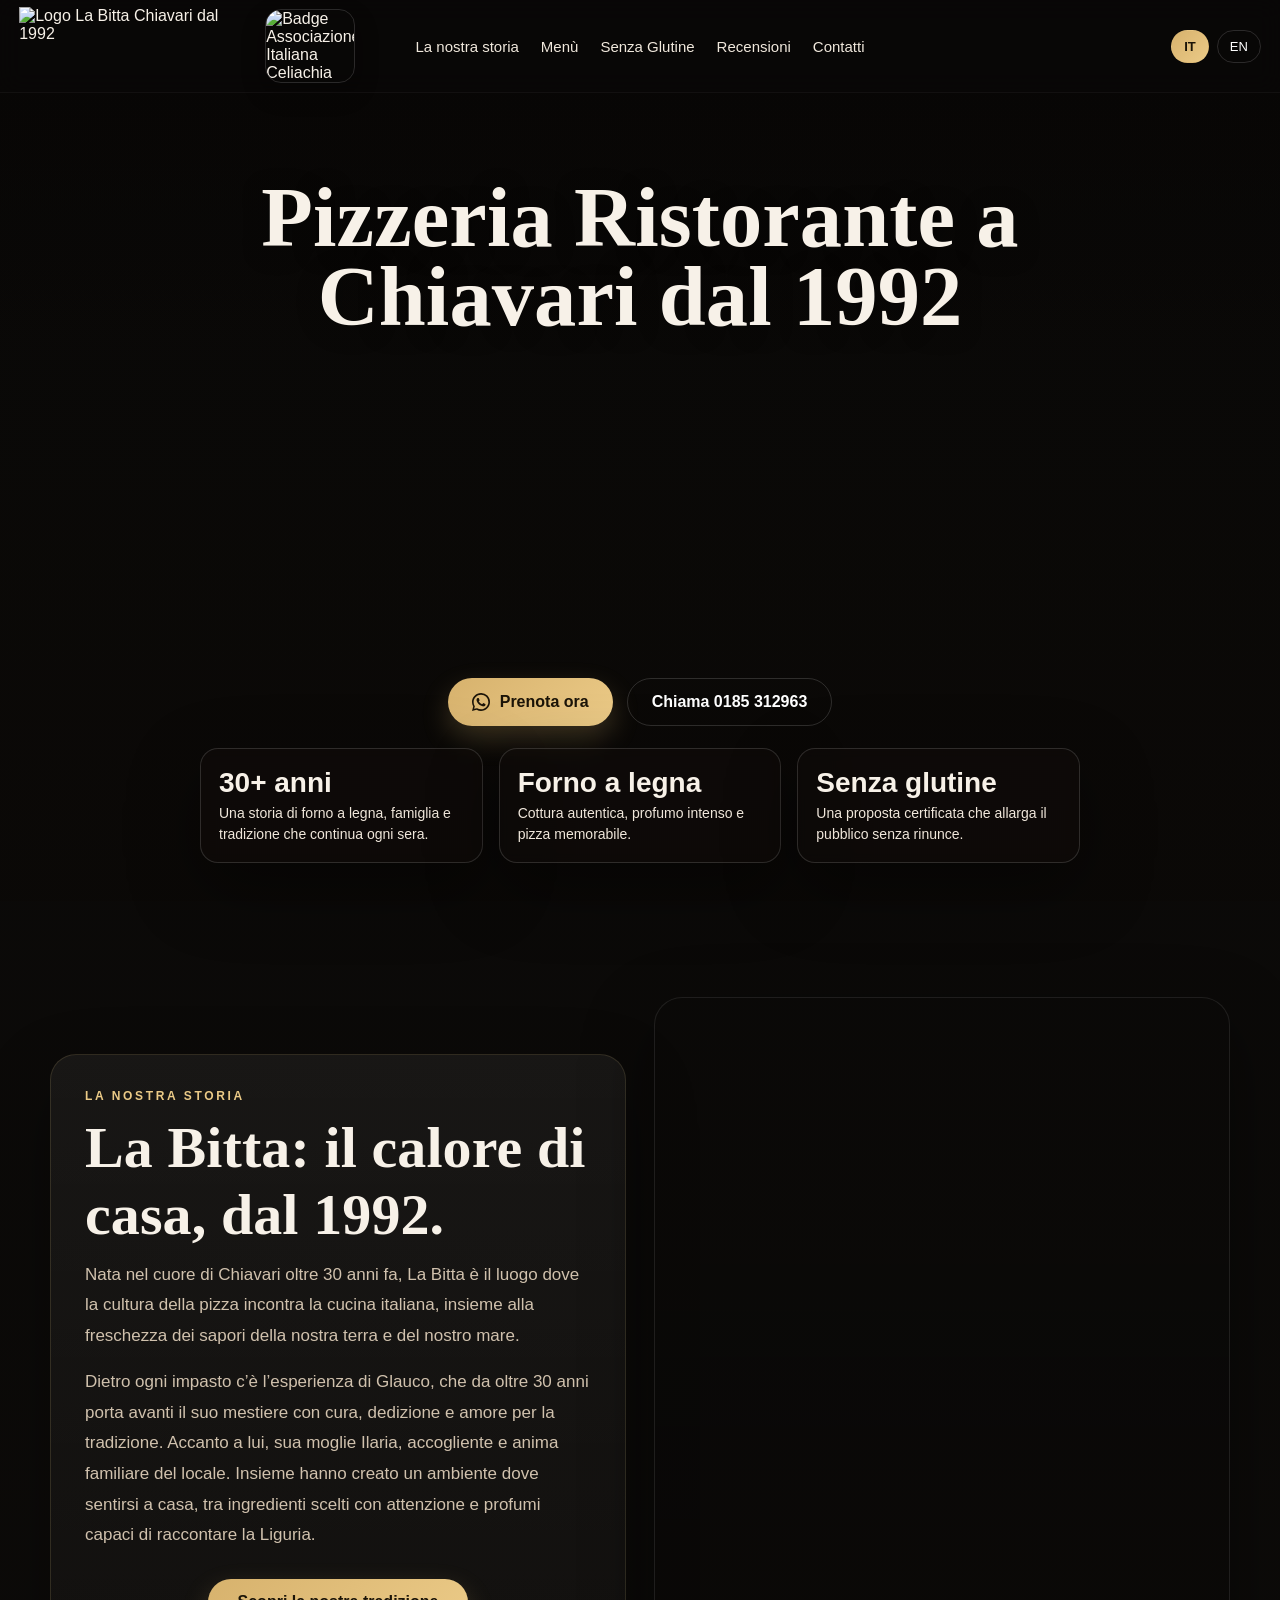
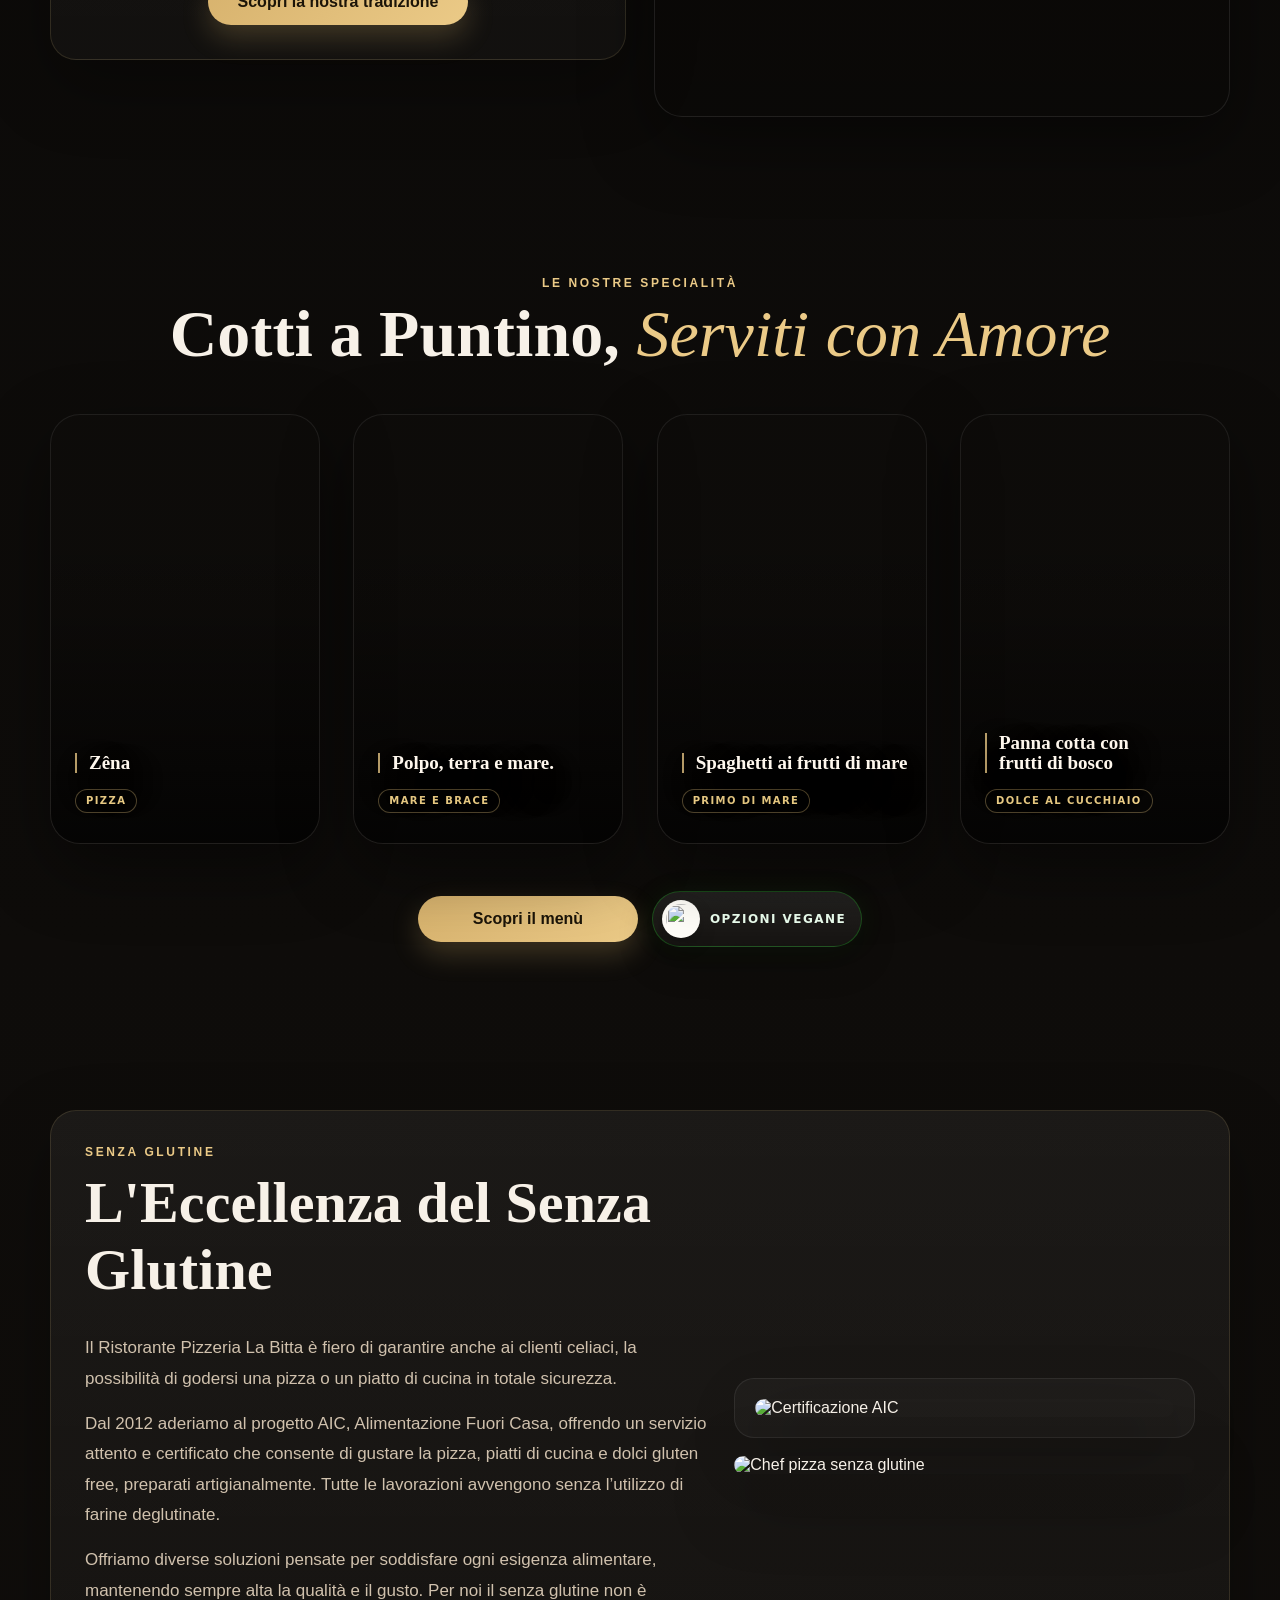
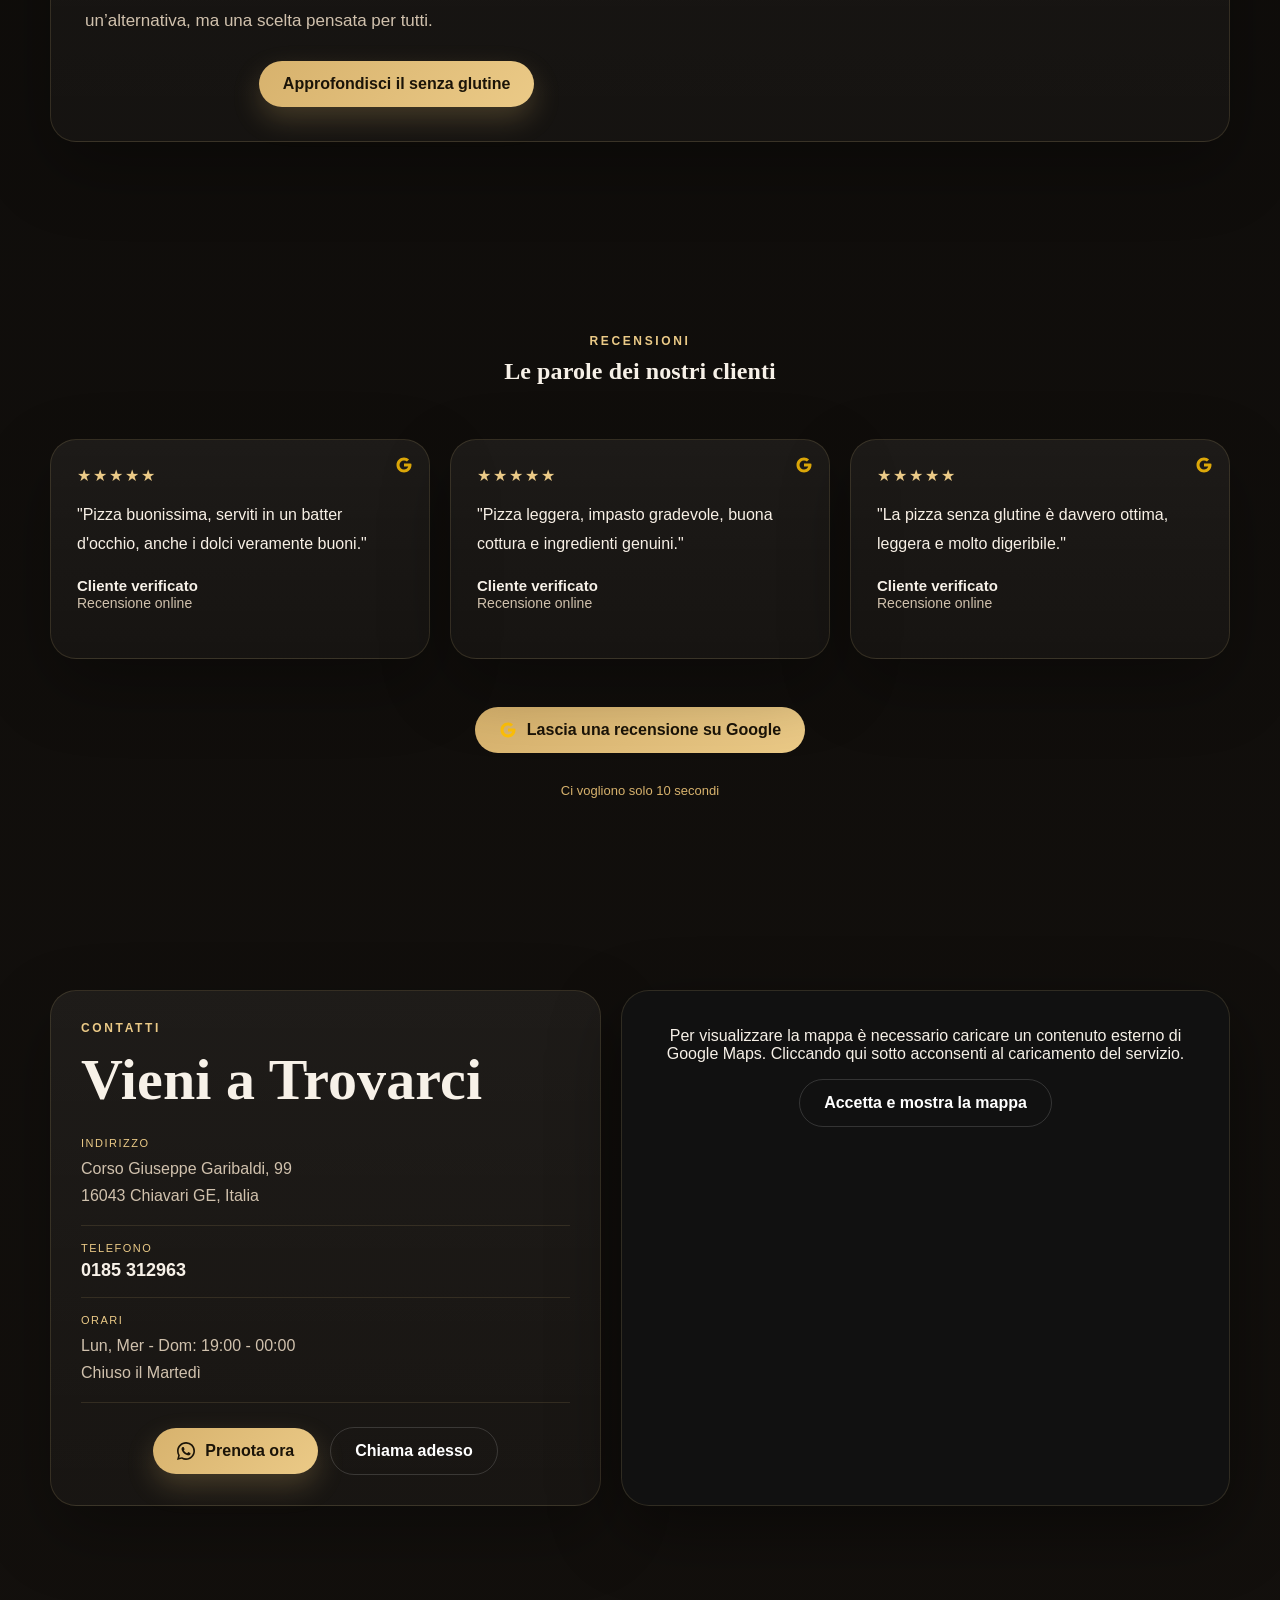
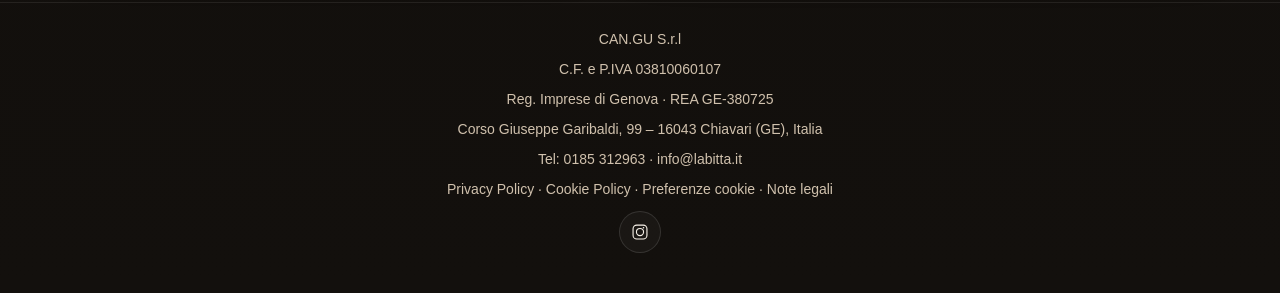
==== commit c724e044: "Add files via upload" ====
--- a/index.html
+++ b/index.html
@@ -69,7 +69,7 @@
 }
 </script>
 
-  <link rel="stylesheet" href="site.css?v=20260508-mobilefix1" />
+  <link rel="stylesheet" href="site.css?v=20261002-cleanup" />
 </head>
 <body>
 <div class="topbar">
@@ -113,11 +113,6 @@
       <img class="hero-photo-mobile" src="hero-bitta-mobile-portrait.png" alt="Glauco e Ilaria davanti al ristorante La Bitta" width="941" height="1672" loading="eager" decoding="async">
       <h1 data-key="hero_title">Pizzeria Ristorante a Chiavari dal 1992</h1>
       <p data-key="hero_text">Pizza in forno a legna, cucina di mare, opzioni senza glutine certificate AIC e l'accoglienza di casa nel cuore di Chiavari.</p>
-
-      <aside class="holiday-notice holiday-notice-hero" aria-label="Avviso ferie">
-        <small data-key="holiday_label">Avviso ferie</small>
-        <p data-key="holiday_hero_text">Ci prendiamo una breve pausa: La Bitta sarà chiusa per ferie da lunedì 14 settembre a giovedì 1 ottobre. Riapertura venerdì 2 ottobre.</p>
-      </aside>
 
       <div class="hero-actions">
         <button class="cta" onclick="openModal()">
@@ -351,10 +346,6 @@
         <p data-key="contact_hours">Lun, Mer - Dom: 19:00 - 00:00<br>Chiuso il Martedì</p>
       </div>
 
-      <div class="contact-item contact-holiday">
-        <small data-key="holiday_label">Avviso ferie</small>
-        <p data-key="holiday_contact_text">Chiusura per ferie dal 14 settembre al 1 ottobre. Riapertura venerdì 2 ottobre.</p>
-      </div>
     </div>
 
     <div class="contact-quick-actions">
@@ -523,18 +514,6 @@
   vegan_badge: `Vegan options`
 });
 </script>
-<script>
-window.pageTranslations.it = Object.assign(window.pageTranslations.it || {}, {
-  holiday_label: `Avviso ferie`,
-  holiday_hero_text: `Ci prendiamo una breve pausa: La Bitta sarà chiusa per ferie da lunedì 14 settembre a giovedì 1 ottobre. Riapertura venerdì 2 ottobre.`,
-  holiday_contact_text: `Chiusura per ferie dal 14 settembre al 1 ottobre. Riapertura venerdì 2 ottobre.`
-});
-window.pageTranslations.en = Object.assign(window.pageTranslations.en || {}, {
-  holiday_label: `Holiday notice`,
-  holiday_hero_text: `We are taking a short break: La Bitta will be closed for holidays from Monday 14 September to Thursday 1 October. Reopening Friday 2 October.`,
-  holiday_contact_text: `Holiday closure from 14 September to 1 October. Reopening Friday 2 October.`
-});
-</script>
 <script src="site.js?v=20260506-text1"></script>
 </body>
 </html>
--- a/site.css
+++ b/site.css
@@ -3444,82 +3444,37 @@
   }
 }
 
-.holiday-notice{
-  width:min(100%,680px);
-  padding:16px 18px;
-  border:1px solid rgba(235,202,135,.3);
-  border-radius:18px;
-  background:linear-gradient(135deg,rgba(18,15,11,.86),rgba(44,34,21,.7));
-  box-shadow:0 18px 42px rgba(0,0,0,.28);
-  backdrop-filter:blur(10px);
-}
-
-.holiday-notice small{
-  display:block;
-  margin-bottom:6px;
-  color:var(--gold2);
-  font-size:11px;
-  font-weight:800;
-  letter-spacing:.22em;
-  line-height:1.2;
-  text-transform:uppercase;
-}
-
-.holiday-notice p{
-  margin:0;
-  color:#fff8ee;
-  font-family:"Cormorant Garamond",serif;
-  font-size:clamp(20px,1.8vw,27px);
-  font-weight:600;
-  line-height:1.22;
-  text-wrap:balance;
-}
-
-.holiday-notice-hero{
-  margin:0 auto 14px;
-}
-
-.contact-holiday{
-  padding:16px;
-  border:1px solid rgba(235,202,135,.24);
-  border-radius:16px;
-  background:rgba(215,178,109,.08);
-}
-
-.contact-holiday p{
-  color:#f7efe4;
-}
-
+/* Mobile hero title refinement */
 @media (max-width:780px){
-  .holiday-notice{
-    padding:12px 13px;
-    border-radius:16px;
-  }
-
-  .holiday-notice p{
-    font-family:Inter,sans-serif;
-    font-size:12.5px;
-    font-weight:600;
-    line-height:1.38;
-  }
-
-  .holiday-notice small{
-    margin-bottom:5px;
-    font-size:9px;
-    letter-spacing:.18em;
-  }
-
-  .holiday-notice-hero{
-    position:absolute;
-    left:50%;
-    bottom:24px;
+  .hero-text{
+    display:flex !important;
+    flex-direction:column;
+    align-items:center !important;
+    justify-content:center !important;
+    gap:14px;
+    line-height:normal;
+    padding:24px 16px 0 !important;
+  }
+
+  .hero h1{
+    position:relative !important;
+    left:auto !important;
+    bottom:auto !important;
     z-index:2;
-    width:min(calc(100% - 28px),440px);
-    margin:0;
-    transform:translateX(-50%);
-  }
-
-  .contact-holiday{
-    padding:14px;
-  }
-}
+    width:min(92vw,460px);
+    margin:0 auto !important;
+    transform:none !important;
+  }
+
+  .hero + .section{
+    padding-top:34px !important;
+    margin-top:0 !important;
+  }
+}
+
+@media (max-width:380px){
+  .hero-text{
+    gap:12px;
+    padding:20px 13px 0 !important;
+  }
+}
